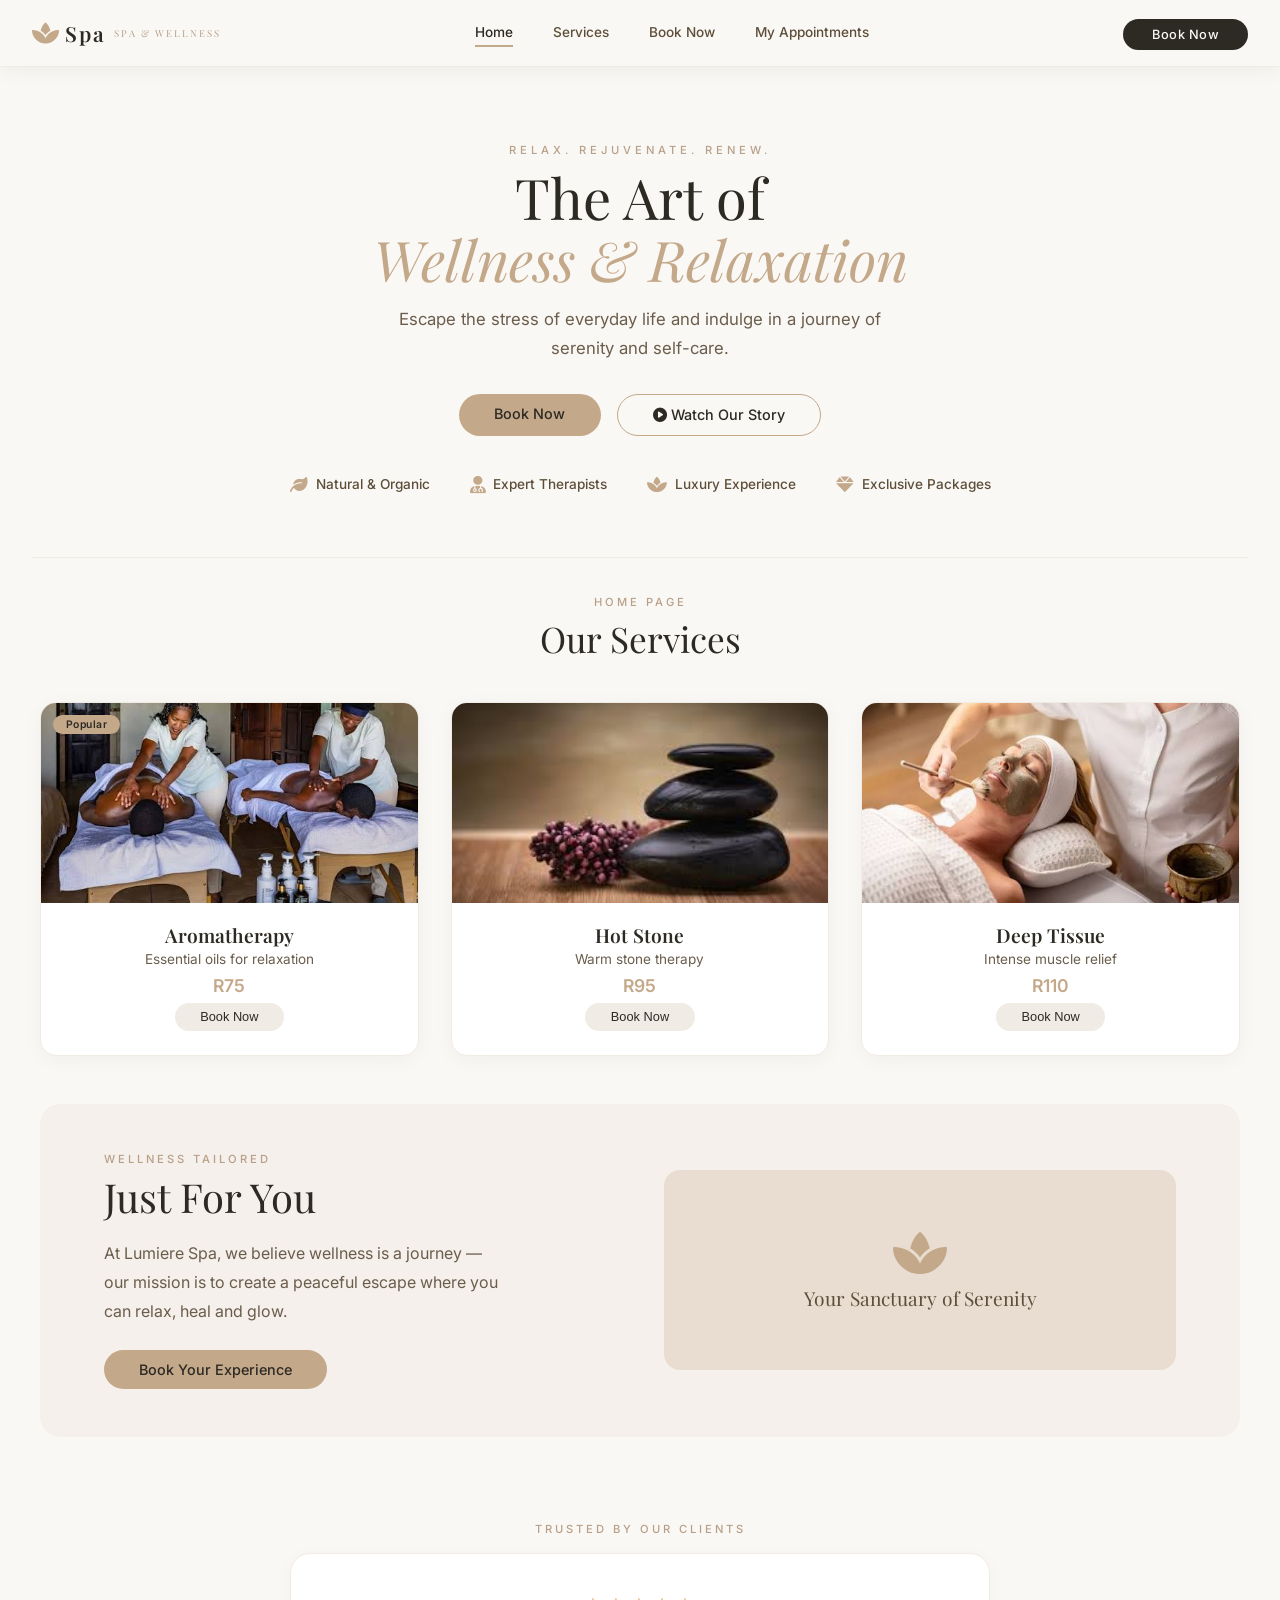
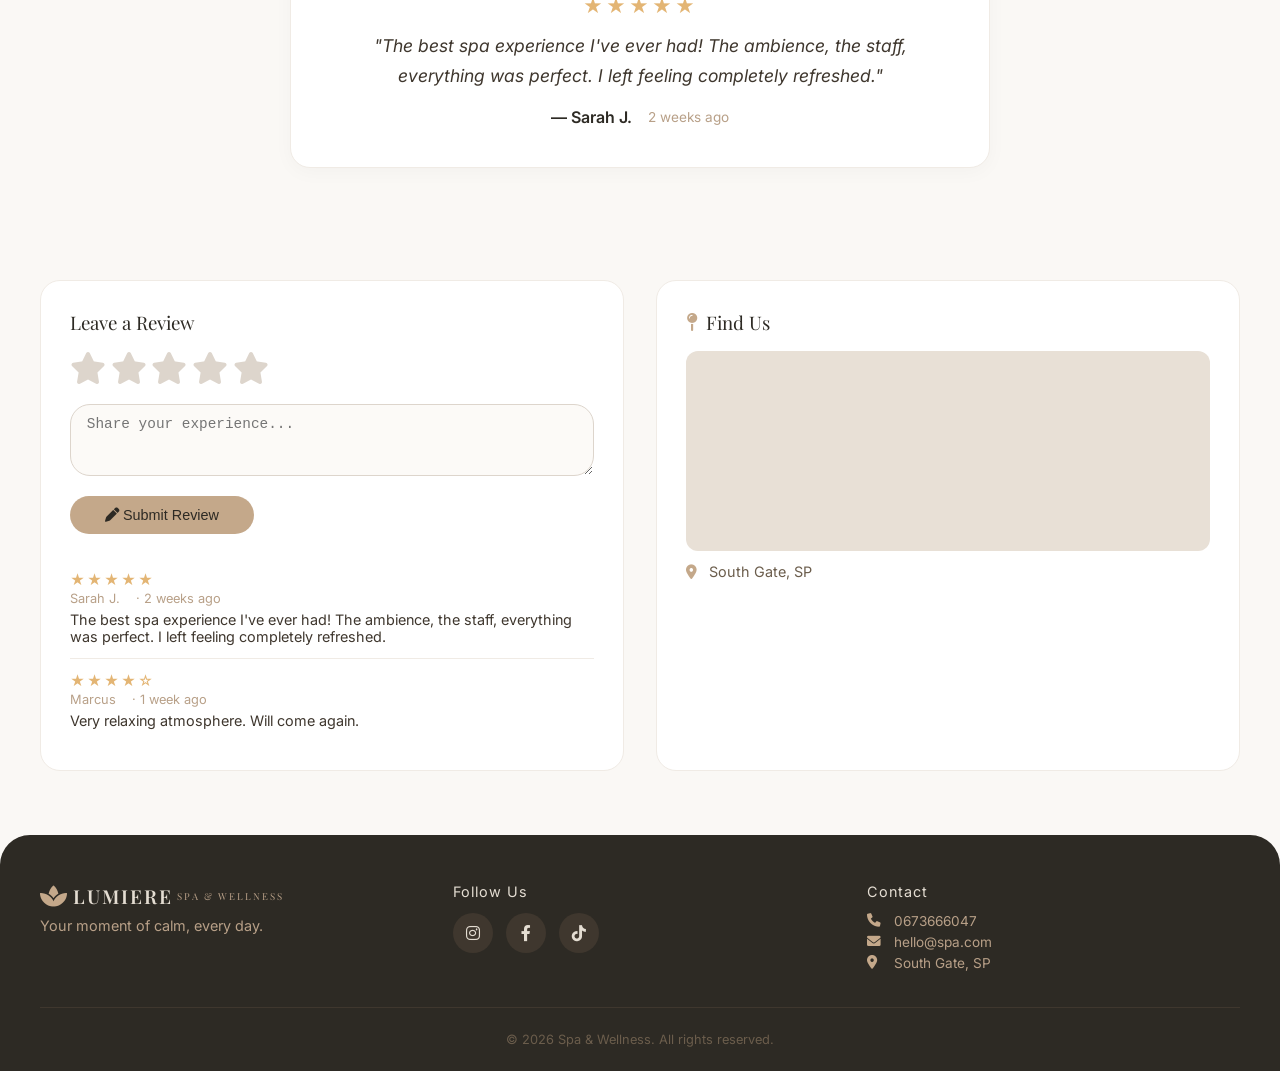
==== index.html @ 0a4b564b "Add files via upload" ====
<!DOCTYPE html>
<html lang="en">
<head>
  <meta charset="UTF-8" />
  <meta name="viewport" content="width=device-width, initial-scale=1.0" />
  <title>Spa & Wellness</title>
  <!-- FontAwesome Icons (free) -->
  <link rel="stylesheet" href="https://cdnjs.cloudflare.com/ajax/libs/font-awesome/6.0.0-beta3/css/all.min.css" />
  <!-- Google Fonts -->
  <link href="https://fonts.googleapis.com/css2?family=Playfair+Display:ital,wght@0,400;0,600;1,400&family=Inter:wght@300;400;500;600&display=swap" rel="stylesheet">
  <!-- style.css -->
  <link rel="stylesheet" href="style.css" />
</head>
<body>
  <!-- navigation -->
  <nav class="nav">
    <div class="logo">
      <i class="fas fa-spa"></i>
      <span>Spa</span>
      <span class="logo-sub">SPA & WELLNESS</span>
    </div>
    <div class="nav-links">
      <a href="index.html" class="active">Home</a>
      <a href="services.html">Services</a>
      <a href="booking.html">Book Now</a>
      <a href="appointments.html">My Appointments</a>
    </div>
    <div class="nav-actions">
      <a href="booking.html" class="btn-nav">Book Now</a>
    </div>
  </nav>

  <!-- ========== HERO SECTION ========== -->
  <section id="hero" class="hero">
    <div class="hero-content">
      <span class="hero-tagline">RELAX. REJUVENATE. RENEW.</span>
      <h1 class="hero-title">The Art of <br><span>Wellness & Relaxation</span></h1>
      <p class="hero-text">Escape the stress of everyday life and indulge in a journey of serenity and self-care.</p>
      <div class="hero-buttons">
        <a href="booking.html" class="btn btn-primary">Book Now</a>
        <a href="#" class="btn btn-outline"><i class="fas fa-play-circle"></i> Watch Our Story</a>
      </div>
      <div class="hero-features">
        <div class="feature-item">
          <i class="fas fa-leaf"></i>
          <span>Natural & Organic</span>
        </div>
        <div class="feature-item">
          <i class="fas fa-user-md"></i>
          <span>Expert Therapists</span>
        </div>
        <div class="feature-item">
          <i class="fas fa-spa"></i>
          <span>Luxury Experience</span>
        </div>
        <div class="feature-item">
          <i class="fas fa-gem"></i>
          <span>Exclusive Packages</span>
        </div>
      </div>
    </div>
  </section>

  <!-- ========== HOME PAGE CONTENT ========== -->
  <section id="page-home" class="page active-page">
    <!-- Our Services Section -->
    <div class="section-header">
      <span class="section-label">HOME PAGE</span>
      <h2>Our Services</h2>
    </div>

    <div class="product-grid" id="home-product-grid">
      <div class="product-card">
        <div class="card-image">
          <img src="image2.jfif" alt="Aromatherapy" />
          <span class="card-badge">Popular</span>
        </div>
        <div class="card-content">
          <h3>Aromatherapy</h3>
          <p>Essential oils for relaxation</p>
          <div class="price">R75</div>
          <button class="book-from-card" data-id="p1">Book Now</button>
        </div>
      </div>
      
      <div class="product-card">
        <div class="card-image">
          <img src="image4.jfif" alt="Hot Stone" />
        </div>
        <div class="card-content">
          <h3>Hot Stone</h3>
          <p>Warm stone therapy</p>
          <div class="price">R95</div>
          <button class="book-from-card" data-id="p2">Book Now</button>
        </div>
      </div>
      
      <div class="product-card">
        <div class="card-image">
          <img src="image1.jfif" alt="Deep Tissue" />
        </div>
        <div class="card-content">
          <h3>Deep Tissue</h3>
          <p>Intense muscle relief</p>
          <div class="price">R110</div>
          <button class="book-from-card" data-id="p3">Book Now</button>
        </div>
      </div>
    </div>

    <!-- Wellness Tailored Section -->
    <div class="wellness-section">
      <div class="wellness-content">
        <span class="section-label">WELLNESS TAILORED</span>
        <h2>Just For You</h2>
        <p>At Lumiere Spa, we believe wellness is a journey — our mission is to create a peaceful escape where you can relax, heal and glow.</p>
        <a href="booking.html" class="btn btn-primary">Book Your Experience</a>
      </div>
      <div class="wellness-image">
        <div class="wellness-placeholder">
          <i class="fas fa-spa"></i>
          <span>Your Sanctuary of Serenity</span>
        </div>
      </div>
    </div>

    <!-- Testimonials Section -->
    <div class="testimonials-section">
      <span class="section-label">TRUSTED BY OUR CLIENTS</span>
      <div class="testimonial-card">
        <div class="stars">★★★★★</div>
        <p>"The best spa experience I've ever had! The ambience, the staff, everything was perfect. I left feeling completely refreshed."</p>
        <div class="testimonial-author">
          <span class="author-name">— Sarah J.</span>
          <span class="author-date">2 weeks ago</span>
        </div>
      </div>
    </div>

    <!-- REVIEWS + MAP SECTION -->
    <div class="review-map-wrapper">
      <div class="review-box">
        <h3>Leave a Review</h3>
        <div class="rating-input" id="star-rating">
          <button class="star-btn" data-star="1"><i class="fas fa-star"></i></button>
          <button class="star-btn" data-star="2"><i class="fas fa-star"></i></button>
          <button class="star-btn" data-star="3"><i class="fas fa-star"></i></button>
          <button class="star-btn" data-star="4"><i class="fas fa-star"></i></button>
          <button class="star-btn" data-star="5"><i class="fas fa-star"></i></button>
        </div>
        <div class="form-group">
          <textarea id="review-text" rows="3" placeholder="Share your experience..." style="border-radius:20px; width:100%;"></textarea>
        </div>
        <button class="btn btn-primary" id="submit-review-btn"><i class="fas fa-pen"></i> Submit Review</button>
        
        <div class="review-list" id="review-list"></div>
      </div>

      <div class="map-box">
        <h3><i class="fas fa-map-pin"></i> Find Us</h3>
        <div class="map-container">
          <iframe 
            src="https://www.google.com/maps/embed?pb=!1m18!1m12!1m3!1d3657.097543029594!2d-46.65414438440789!3d-23.56561928468399!2m3!1f0!2f0!3f0!3m2!1i1024!2i768!4f13.1!3m3!1m2!1s0x94ce59c8da0aa315%3A0xd59c5f3f2c8c1a0d!2sAv.%20Paulista%2C%20S%C3%A3o%20Paulo%20-%20SP%2C%20Brazil!5e0!3m2!1sen!2sza!4v1717000000000!5m2!1sen!2sza" 
            allowfullscreen="" 
            loading="lazy" 
            referrerpolicy="no-referrer-when-downgrade">
          </iframe>
        </div>
        <p><i class="fas fa-location-dot"></i> South Gate, SP</p>
      </div>
    </div>
  </section>
  
  <footer class="footer">
    <div class="footer-content">
      <div class="footer-brand">
        <div class="logo"><i class="fas fa-spa"></i> LUMIERE <span>SPA & WELLNESS</span></div>
        <p>Your moment of calm, every day.</p>
      </div>
      <div class="footer-social">
        <h4>Follow Us</h4>
        <div class="social-links">
          <a href="#" aria-label="Instagram"><i class="fab fa-instagram"></i></a>
          <a href="#" aria-label="Facebook"><i class="fab fa-facebook-f"></i></a>
          <a href="#" aria-label="TikTok"><i class="fab fa-tiktok"></i></a>
        </div>
      </div>
      <div class="footer-contact">
        <h4>Contact</h4>
        <p><i class="fas fa-phone"></i> 0673666047</p>
        <p><i class="fas fa-envelope"></i> hello@spa.com</p>
        <p><i class="fas fa-map-marker-alt"></i> South Gate, SP</p>
      </div>
    </div>
    <div class="footer-bottom">
      <p>&copy; 2026 Spa & Wellness. All rights reserved.</p>
    </div>
  </footer>
  <script src="script.js"></script>
</body>
</html>
---- style.css ----
/* style.css — Lumiere Spa & Wellness Design */
* {
  margin: 0;
  padding: 0;
  box-sizing: border-box;
}

body {
  font-family: 'Inter', 'Segoe UI', sans-serif;
  background: #faf8f5;
  color: #2d2a24;
  padding: 0 2rem 0;
  padding-top: 90px; /* Space for fixed header */
}

/* ===== TYPOGRAPHY ===== */
h1, h2, h3, .logo {
  font-family: 'Playfair Display', 'Times New Roman', serif;
}

h2 {
  font-size: 2.2rem;
  font-weight: 400;
  color: #2d2a24;
}

.section-label {
  font-family: 'Inter', sans-serif;
  font-size: 0.7rem;
  letter-spacing: 3px;
  text-transform: uppercase;
  color: #b8a088;
  font-weight: 500;
}

/* ===== NAVIGATION - FIXED HEADER ===== */
.nav {
  display: flex;
  flex-wrap: wrap;
  justify-content: space-between;
  align-items: center;
  padding: 1.2rem 2rem;
  border-bottom: 1px solid #f0ebe5;
  margin-bottom: 0;
  background: #faf8f5;
  position: fixed;
  top: 0;
  left: 0;
  right: 0;
  z-index: 1000;
  box-shadow: 0 2px 20px rgba(0,0,0,0.06);
  transition: all 0.3s ease;
}

/* Optional: Add shadow on scroll */
.nav.scrolled {
  box-shadow: 0 4px 30px rgba(0,0,0,0.1);
}

.logo {
  font-size: 1.3rem;
  font-weight: 600;
  letter-spacing: 2px;
  color: #2d2a24;
  display: flex;
  align-items: center;
  gap: 4px;
}

.logo i {
  color: #c4a88a;
  font-size: 1.5rem;
}

.logo-sub {
  font-size: 0.6rem;
  letter-spacing: 2px;
  color: #b8a088;
  font-weight: 400;
  margin-left: 4px;
}

.nav-links {
  display: flex;
  gap: 2.5rem;
  font-weight: 500;
  font-size: 0.85rem;
}

.nav-links a {
  text-decoration: none;
  color: #5d4e3a;
  padding: 0.3rem 0;
  border-bottom: 2px solid transparent;
  transition: 0.2s;
}

.nav-links a.active,
.nav-links a:hover {
  border-bottom-color: #c4a88a;
  color: #2d2a24;
}

.nav-actions .btn-nav {
  background: #2d2a24;
  color: #faf8f5;
  padding: 0.5rem 1.8rem;
  border-radius: 50px;
  text-decoration: none;
  font-size: 0.8rem;
  font-weight: 500;
  transition: 0.2s;
  letter-spacing: 0.5px;
}

.nav-actions .btn-nav:hover {
  background: #c4a88a;
  color: #2d2a24;
}

/* ===== HERO SECTION ===== */
.hero {
  padding: 3rem 0 4rem;
  text-align: center;
  border-bottom: 1px solid #f0ebe5;
  margin-bottom: 2rem;
}

.hero-tagline {
  font-size: 0.7rem;
  letter-spacing: 4px;
  color: #b8a088;
  font-weight: 500;
  text-transform: uppercase;
}

.hero-title {
  font-family: 'Playfair Display', serif;
  font-size: 3.5rem;
  font-weight: 400;
  color: #2d2a24;
  margin: 0.5rem 0 1rem;
  line-height: 1.1;
}

.hero-title span {
  font-style: italic;
  color: #c4a88a;
}

.hero-text {
  font-size: 1.05rem;
  color: #6b5d4c;
  max-width: 500px;
  margin: 0 auto 2rem;
  line-height: 1.7;
}

.hero-buttons {
  display: flex;
  gap: 1rem;
  justify-content: center;
  flex-wrap: wrap;
  margin-bottom: 2.5rem;
}

.btn {
  padding: 0.7rem 2.2rem;
  border-radius: 50px;
  font-weight: 500;
  font-size: 0.9rem;
  cursor: pointer;
  transition: 0.2s;
  text-decoration: none;
  display: inline-block;
  border: none;
}

.btn-primary {
  background: #c4a88a;
  color: #2d2a24;
}

.btn-primary:hover {
  background: #b39270;
  transform: translateY(-2px);
  box-shadow: 0 4px 15px rgba(196, 168, 138, 0.3);
}

.btn-outline {
  background: transparent;
  border: 1px solid #c4a88a;
  color: #2d2a24;
}

.btn-outline:hover {
  background: #c4a88a;
  color: #2d2a24;
}

.hero-features {
  display: flex;
  justify-content: center;
  gap: 2.5rem;
  flex-wrap: wrap;
}

.feature-item {
  display: flex;
  align-items: center;
  gap: 0.5rem;
  font-size: 0.85rem;
  color: #5d4e3a;
  font-weight: 500;
}

.feature-item i {
  color: #c4a88a;
  font-size: 1.1rem;
}

/* ===== PAGE SECTIONS ===== */
.page {
  display: none;
  animation: fade 0.3s ease;
  max-width: 1200px;
  margin: 0 auto;
}

.page.active-page {
  display: block;
}

@keyframes fade {
  0% { opacity: 0.3; }
  100% { opacity: 1; }
}

.section-header {
  text-align: center;
  margin-bottom: 2.5rem;
}

.section-header h2 {
  margin-top: 0.3rem;
}

/* ===== PRODUCT GRID ===== */
.product-grid {
  display: grid;
  grid-template-columns: repeat(auto-fit, minmax(240px, 1fr));
  gap: 2rem;
  margin: 0 0 3rem;
}

.product-card {
  background: white;
  border-radius: 16px;
  overflow: hidden;
  box-shadow: 0 4px 20px rgba(0,0,0,0.04);
  transition: 0.3s;
  border: 1px solid #f0ebe5;
}

.product-card:hover {
  transform: translateY(-6px);
  box-shadow: 0 8px 30px rgba(0,0,0,0.08);
}

.card-image {
  position: relative;
  overflow: hidden;
  height: 200px;
}

.card-image img {
  width: 100%;
  height: 100%;
  object-fit: cover;
  transition: 0.3s;
}

.product-card:hover .card-image img {
  transform: scale(1.03);
}

.card-badge {
  position: absolute;
  top: 12px;
  left: 12px;
  background: #c4a88a;
  color: #2d2a24;
  font-size: 0.65rem;
  font-weight: 600;
  padding: 0.2rem 0.8rem;
  border-radius: 50px;
  letter-spacing: 0.5px;
}

.card-content {
  padding: 1.2rem 1.2rem 1.5rem;
  text-align: center;
}

.card-content h3 {
  font-family: 'Playfair Display', serif;
  font-size: 1.2rem;
  font-weight: 600;
  margin-bottom: 0.2rem;
}

.card-content p {
  color: #6b5d4c;
  font-size: 0.85rem;
  margin-bottom: 0.5rem;
}

.card-content .price {
  font-size: 1.1rem;
  font-weight: 600;
  color: #c4a88a;
  margin: 0.4rem 0;
}

.card-content button {
  background: #f0ebe5;
  border: none;
  padding: 0.4rem 1.6rem;
  border-radius: 50px;
  font-weight: 500;
  color: #2d2a24;
  cursor: pointer;
  transition: 0.15s;
  font-size: 0.8rem;
}

.card-content button:hover {
  background: #c4a88a;
  color: #2d2a24;
}

/* ===== WELLNESS SECTION ===== */
.wellness-section {
  display: grid;
  grid-template-columns: 1fr 1fr;
  gap: 3rem;
  align-items: center;
  background: #f5f0eb;
  border-radius: 20px;
  padding: 3rem 4rem;
  margin: 3rem 0;
}

.wellness-content .section-label {
  display: block;
  margin-bottom: 0.3rem;
}

.wellness-content h2 {
  font-size: 2.5rem;
  margin-bottom: 1rem;
}

.wellness-content p {
  color: #6b5d4c;
  line-height: 1.8;
  margin-bottom: 1.5rem;
  max-width: 400px;
}

.wellness-image {
  display: flex;
  justify-content: center;
  align-items: center;
}

.wellness-placeholder {
  background: #e8ddd0;
  border-radius: 16px;
  padding: 3rem 2rem;
  text-align: center;
  width: 100%;
  min-height: 200px;
  display: flex;
  flex-direction: column;
  align-items: center;
  justify-content: center;
}

.wellness-placeholder i {
  font-size: 3rem;
  color: #c4a88a;
  margin-bottom: 0.5rem;
}

.wellness-placeholder span {
  font-family: 'Playfair Display', serif;
  font-size: 1.2rem;
  color: #5d4e3a;
}

/* ===== TESTIMONIALS ===== */
.testimonials-section {
  text-align: center;
  padding: 2rem 0 3rem;
}

.testimonial-card {
  background: white;
  border-radius: 20px;
  padding: 2.5rem 3rem;
  max-width: 700px;
  margin: 1rem auto;
  border: 1px solid #f0ebe5;
  box-shadow: 0 4px 20px rgba(0,0,0,0.03);
}

.testimonial-card .stars {
  color: #e3b574;
  font-size: 1.2rem;
  letter-spacing: 3px;
  margin-bottom: 0.8rem;
}

.testimonial-card p {
  font-size: 1.1rem;
  color: #3f372e;
  line-height: 1.7;
  font-style: italic;
}

.testimonial-author {
  margin-top: 1rem;
  display: flex;
  justify-content: center;
  gap: 1rem;
  align-items: center;
  flex-wrap: wrap;
}

.author-name {
  font-weight: 600;
  color: #2d2a24;
}

.author-date {
  color: #b8a088;
  font-size: 0.85rem;
}

/* ===== REVIEW + MAP ===== */
.review-map-wrapper {
  display: grid;
  grid-template-columns: 1fr 1fr;
  gap: 2rem;
  margin: 3rem 0;
}

.review-box {
  background: white;
  padding: 1.8rem;
  border-radius: 20px;
  border: 1px solid #f0ebe5;
}

.review-box h3 {
  font-family: 'Playfair Display', serif;
  font-weight: 400;
  margin-bottom: 1rem;
}

.map-box {
  background: white;
  padding: 1.8rem;
  border-radius: 20px;
  border: 1px solid #f0ebe5;
}

.map-box h3 {
  font-family: 'Playfair Display', serif;
  font-weight: 400;
  margin-bottom: 1rem;
  display: flex;
  align-items: center;
  gap: 0.5rem;
}

.map-box h3 i {
  color: #c4a88a;
}

.map-container {
  border-radius: 12px;
  overflow: hidden;
  background: #e8e0d6;
  min-height: 200px;
}

.map-container iframe {
  width: 100%;
  height: 200px;
  border: 0;
  display: block;
}

.map-box p {
  margin-top: 0.8rem;
  font-size: 0.9rem;
  color: #6b5d4c;
}

.map-box p i {
  color: #c4a88a;
  margin-right: 0.5rem;
}

/* ===== RATING INPUT ===== */
.rating-input {
  display: flex;
  gap: 0.3rem;
  margin: 0.5rem 0 1rem;
}

.rating-input .star-btn {
  background: none;
  border: none;
  font-size: 2rem;
  color: #ddd5cc;
  cursor: pointer;
  transition: 0.1s;
}

.rating-input .star-btn.active {
  color: #e3b574;
}

.rating-input .star-btn:hover {
  color: #e3b574;
}

/* ===== REVIEW LIST ===== */
.review-list {
  margin-top: 1.5rem;
}

.review-item {
  border-bottom: 1px solid #f0ebe5;
  padding: 0.8rem 0;
}

.review-item:last-child {
  border-bottom: none;
}

.review-item .stars {
  color: #e3b574;
  font-size: 0.9rem;
  letter-spacing: 2px;
}

.review-item .review-meta {
  display: flex;
  gap: 1rem;
  align-items: center;
  margin: 0.2rem 0 0.3rem;
}

.review-item .review-meta span {
  font-size: 0.8rem;
  color: #b8a088;
}

.review-item p {
  color: #3f372e;
  font-size: 0.9rem;
}

/* ===== BOOKING PANEL ===== */
.booking-panel {
  background: white;
  padding: 2rem;
  border-radius: 20px;
  border: 1px solid #f0ebe5;
  max-width: 620px;
  margin: 1.5rem auto;
}

.booking-panel h3 {
  font-family: 'Playfair Display', serif;
  font-weight: 400;
  margin-bottom: 1rem;
}

.form-group {
  margin-bottom: 1rem;
}

.form-group label {
  display: block;
  font-weight: 500;
  font-size: 0.85rem;
  color: #5d4e3a;
  margin-bottom: 0.3rem;
}

.form-group input,
.form-group select,
.form-group textarea {
  width: 100%;
  padding: 0.7rem 1rem;
  border: 1px solid #ddd5cc;
  border-radius: 50px;
  background: #fcfaf7;
  font-size: 0.9rem;
  transition: 0.15s;
}

.form-group input:focus,
.form-group select:focus,
.form-group textarea:focus {
  outline: 2px solid #c4a88a;
  border-color: transparent;
}

.form-group textarea {
  border-radius: 16px;
  resize: vertical;
}

.form-row {
  display: flex;
  gap: 1rem;
  flex-wrap: wrap;
}

.form-row .form-group {
  flex: 1 1 140px;
}

/* ===== APPOINTMENTS ===== */
.appointment-badge {
  background: #c4a88a;
  color: #2d2a24;
  padding: 0.2rem 1.2rem;
  border-radius: 50px;
  font-weight: 500;
  font-size: 0.9rem;
}

#appointment-list {
  max-width: 800px;
  margin: 0 auto;
}

.appointment-item {
  background: white;
  padding: 0.8rem 1.2rem;
  border-radius: 50px;
  border: 1px solid #f0ebe5;
  margin-bottom: 0.7rem;
  display: flex;
  flex-wrap: wrap;
  align-items: center;
  justify-content: space-between;
  gap: 0.5rem;
}

.appointment-item .info {
  display: flex;
  flex-wrap: wrap;
  gap: 0.8rem 1.5rem;
  align-items: baseline;
}

.appointment-item .badge {
  background: #f0ebe5;
  border-radius: 50px;
  padding: 0.1rem 0.9rem;
  font-size: 0.75rem;
  font-weight: 500;
}

.appointment-item .actions button {
  background: none;
  border: 1px solid #ddd5cc;
  border-radius: 50px;
  padding: 0.2rem 0.9rem;
  margin-left: 0.3rem;
  cursor: pointer;
  font-size: 0.8rem;
  transition: 0.1s;
}

.appointment-item .actions button:hover {
  background: #f0ebe5;
}

/* ===== APPOINTMENTS PAGE ===== */
#page-appointments .flex-between {
  display: flex;
  justify-content: center;
  align-items: center;
  gap: 1.5rem;
  flex-wrap: wrap;
}

#page-appointments .section-header h2 {
  margin-bottom: 0;
}

/* ===== FOOTER ===== */
.footer {
  margin-top: 4rem;
  background: #2d2a24;
  color: #e4ddd2;
  padding: 3rem 2rem 0;
  border-radius: 30px 30px 0 0;
  margin-left: -2rem;
  margin-right: -2rem;
}

.footer-content {
  display: grid;
  grid-template-columns: repeat(auto-fit, minmax(200px, 1fr));
  gap: 2.5rem;
  max-width: 1200px;
  margin: 0 auto;
  padding-bottom: 2rem;
  border-bottom: 1px solid #3f372e;
}

.footer-brand .logo {
  color: #e4ddd2;
  font-size: 1.2rem;
  margin-bottom: 0.5rem;
}

.footer-brand .logo span {
  font-size: 0.6rem;
  letter-spacing: 2px;
  color: #b8a088;
  font-weight: 400;
}

.footer-brand .logo i {
  color: #c4a88a;
}

.footer-brand p {
  color: #b8a088;
  font-size: 0.9rem;
}

.footer-social h4,
.footer-contact h4 {
  color: #e4ddd2;
  font-weight: 400;
  font-size: 0.9rem;
  margin-bottom: 0.8rem;
  letter-spacing: 1px;
}

.social-links {
  display: flex;
  gap: 0.8rem;
  flex-wrap: wrap;
}

.social-links a {
  display: inline-flex;
  align-items: center;
  justify-content: center;
  width: 40px;
  height: 40px;
  border-radius: 50%;
  background: #3f372e;
  color: #e4ddd2;
  text-decoration: none;
  transition: 0.25s ease;
  font-size: 1rem;
}

.social-links a:hover {
  background: #c4a88a;
  color: #2d2a24;
  transform: translateY(-3px);
}

.footer-contact p {
  margin: 0.3rem 0;
  color: #b8a088;
  font-size: 0.85rem;
  display: flex;
  align-items: center;
  gap: 0.6rem;
}

.footer-contact p i {
  color: #c4a88a;
  width: 18px;
  font-size: 0.85rem;
}

.footer-bottom {
  max-width: 1200px;
  margin: 0 auto;
  padding: 1.5rem 0;
  text-align: center;
}

.footer-bottom p {
  color: #6b5d4c;
  font-size: 0.8rem;
}

/* ===== RESPONSIVE ===== */
@media (max-width: 1024px) {
  .wellness-section {
    grid-template-columns: 1fr;
    padding: 2rem;
  }
  
  .wellness-content p {
    max-width: 100%;
  }
}

@media (max-width: 768px) {
  body {
    padding: 0 1rem;
    padding-top: 80px; /* Slightly less space for mobile */
  }
  
  .nav {
    flex-direction: column;
    gap: 0.8rem;
    align-items: stretch;
    padding: 1rem;
  }
  
  .nav-links {
    gap: 1.2rem;
    justify-content: center;
    flex-wrap: wrap;
  }
  
  .nav-actions {
    text-align: center;
  }
  
  .hero-title {
    font-size: 2.5rem;
  }
  
  .hero-features {
    gap: 1.2rem;
  }
  
  .feature-item {
    font-size: 0.75rem;
  }
  
  .review-map-wrapper {
    grid-template-columns: 1fr;
  }
  
  .footer {
    margin-left: -1rem;
    margin-right: -1rem;
    padding: 2rem 1rem 0;
  }
  
  .footer-content {
    grid-template-columns: 1fr;
    text-align: center;
  }
  
  .social-links {
    justify-content: center;
  }
  
  .footer-contact p {
    justify-content: center;
  }
}

@media (max-width: 480px) {
  body {
    padding-top: 120px; /* More space for stacked mobile header */
  }
  
  .hero-title {
    font-size: 2rem;
  }
  
  .hero-buttons {
    flex-direction: column;
    align-items: center;
  }
  
  .product-grid {
    grid-template-columns: 1fr;
  }
  
  .wellness-section {
    padding: 1.5rem;
  }
  
  .testimonial-card {
    padding: 1.5rem;
  }
  
  .appointment-item {
    border-radius: 16px;
    flex-direction: column;
    align-items: stretch;
    text-align: center;
  }
  
  .appointment-item .info {
    justify-content: center;
  }
  
  .appointment-item .actions {
    display: flex;
    justify-content: center;
  }
}
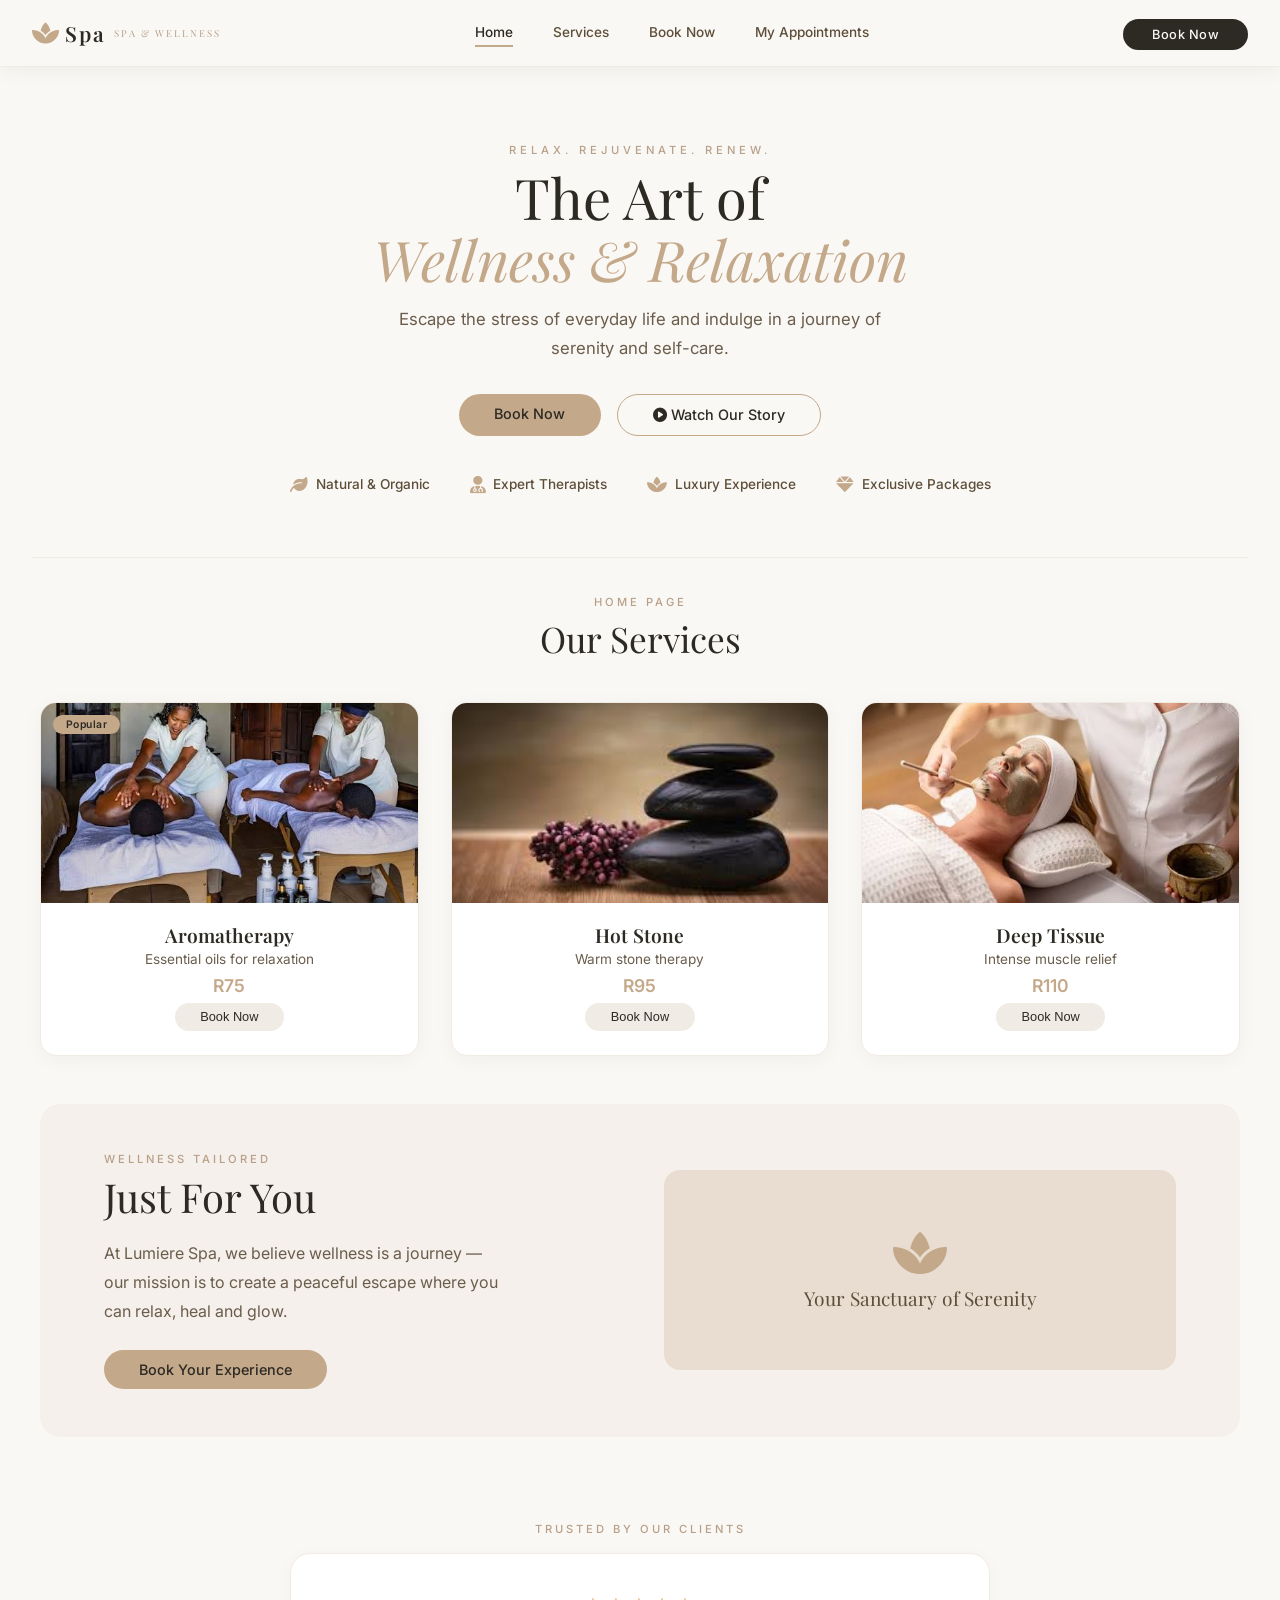
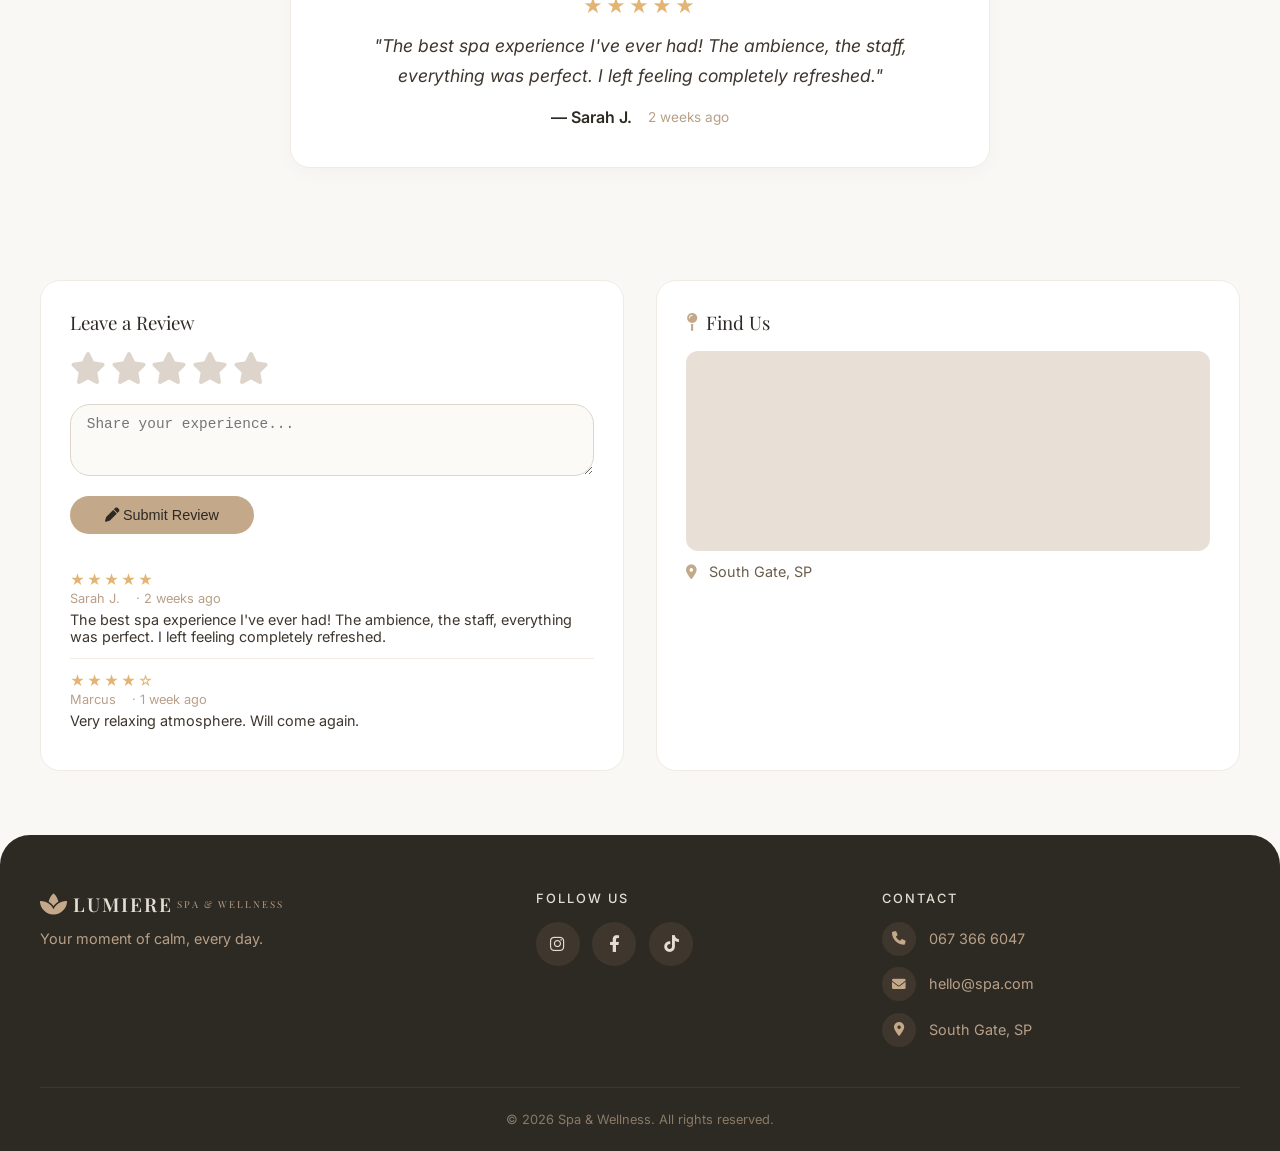
==== commit 029a7bd1: "updated footer" ====
--- a/index.html
+++ b/index.html
@@ -9,7 +9,7 @@
   <!-- Google Fonts -->
   <link href="https://fonts.googleapis.com/css2?family=Playfair+Display:ital,wght@0,400;0,600;1,400&family=Inter:wght@300;400;500;600&display=swap" rel="stylesheet">
   <!-- style.css -->
-  <link rel="stylesheet" href="style.css" />
+  <link rel="stylesheet" href="css/style.css" />
 </head>
 <body>
   <!-- navigation -->
@@ -72,7 +72,7 @@
     <div class="product-grid" id="home-product-grid">
       <div class="product-card">
         <div class="card-image">
-          <img src="image2.jfif" alt="Aromatherapy" />
+          <img src="images/image2.jfif" alt="Aromatherapy" />
           <span class="card-badge">Popular</span>
         </div>
         <div class="card-content">
@@ -85,7 +85,7 @@
       
       <div class="product-card">
         <div class="card-image">
-          <img src="image4.jfif" alt="Hot Stone" />
+          <img src="images/image4.jfif" alt="Hot Stone" />
         </div>
         <div class="card-content">
           <h3>Hot Stone</h3>
@@ -97,7 +97,7 @@
       
       <div class="product-card">
         <div class="card-image">
-          <img src="image1.jfif" alt="Deep Tissue" />
+          <img src="images/image1.jfif" alt="Deep Tissue" />
         </div>
         <div class="card-content">
           <h3>Deep Tissue</h3>
@@ -187,15 +187,17 @@
       </div>
       <div class="footer-contact">
         <h4>Contact</h4>
-        <p><i class="fas fa-phone"></i> 0673666047</p>
-        <p><i class="fas fa-envelope"></i> hello@spa.com</p>
-        <p><i class="fas fa-map-marker-alt"></i> South Gate, SP</p>
+        <div class="contact-list">
+          <a href="tel:+27673666047" class="contact-item"><i class="fas fa-phone"></i><span>067 366 6047</span></a>
+          <a href="mailto:hello@spa.com" class="contact-item"><i class="fas fa-envelope"></i><span>hello@spa.com</span></a>
+          <div class="contact-item"><i class="fas fa-map-marker-alt"></i><span>South Gate, SP</span></div>
+        </div>
       </div>
     </div>
     <div class="footer-bottom">
       <p>&copy; 2026 Spa & Wellness. All rights reserved.</p>
     </div>
   </footer>
-  <script src="script.js"></script>
+  <script src="js/script.js"></script>
 </body>
 </html>
--- a/css/style.css
+++ b/css/style.css
@@ -0,0 +1,1001 @@
+/* style.css — Lumiere Spa & Wellness Design */
+* {
+  margin: 0;
+  padding: 0;
+  box-sizing: border-box;
+}
+
+body {
+  font-family: 'Inter', 'Segoe UI', sans-serif;
+  background: #faf8f5;
+  color: #2d2a24;
+  padding: 0 2rem 0;
+  padding-top: 90px; /* Space for fixed header */
+}
+
+/* ===== TYPOGRAPHY ===== */
+h1, h2, h3, .logo {
+  font-family: 'Playfair Display', 'Times New Roman', serif;
+}
+
+h2 {
+  font-size: 2.2rem;
+  font-weight: 400;
+  color: #2d2a24;
+}
+
+.section-label {
+  font-family: 'Inter', sans-serif;
+  font-size: 0.7rem;
+  letter-spacing: 3px;
+  text-transform: uppercase;
+  color: #b8a088;
+  font-weight: 500;
+}
+
+/* ===== NAVIGATION - FIXED HEADER ===== */
+.nav {
+  display: flex;
+  flex-wrap: wrap;
+  justify-content: space-between;
+  align-items: center;
+  padding: 1.2rem 2rem;
+  border-bottom: 1px solid #f0ebe5;
+  margin-bottom: 0;
+  background: #faf8f5;
+  position: fixed;
+  top: 0;
+  left: 0;
+  right: 0;
+  z-index: 1000;
+  box-shadow: 0 2px 20px rgba(0,0,0,0.06);
+  transition: all 0.3s ease;
+}
+
+/* Optional: Add shadow on scroll */
+.nav.scrolled {
+  box-shadow: 0 4px 30px rgba(0,0,0,0.1);
+}
+
+.logo {
+  font-size: 1.3rem;
+  font-weight: 600;
+  letter-spacing: 2px;
+  color: #2d2a24;
+  display: flex;
+  align-items: center;
+  gap: 4px;
+}
+
+.logo i {
+  color: #c4a88a;
+  font-size: 1.5rem;
+}
+
+.logo-sub {
+  font-size: 0.6rem;
+  letter-spacing: 2px;
+  color: #b8a088;
+  font-weight: 400;
+  margin-left: 4px;
+}
+
+.nav-links {
+  display: flex;
+  gap: 2.5rem;
+  font-weight: 500;
+  font-size: 0.85rem;
+}
+
+.nav-links a {
+  text-decoration: none;
+  color: #5d4e3a;
+  padding: 0.3rem 0;
+  border-bottom: 2px solid transparent;
+  transition: 0.2s;
+}
+
+.nav-links a.active,
+.nav-links a:hover {
+  border-bottom-color: #c4a88a;
+  color: #2d2a24;
+}
+
+.nav-actions .btn-nav {
+  background: #2d2a24;
+  color: #faf8f5;
+  padding: 0.5rem 1.8rem;
+  border-radius: 50px;
+  text-decoration: none;
+  font-size: 0.8rem;
+  font-weight: 500;
+  transition: 0.2s;
+  letter-spacing: 0.5px;
+}
+
+.nav-actions .btn-nav:hover {
+  background: #c4a88a;
+  color: #2d2a24;
+}
+
+/* ===== HERO SECTION ===== */
+.hero {
+  padding: 3rem 0 4rem;
+  text-align: center;
+  border-bottom: 1px solid #f0ebe5;
+  margin-bottom: 2rem;
+}
+
+.hero-tagline {
+  font-size: 0.7rem;
+  letter-spacing: 4px;
+  color: #b8a088;
+  font-weight: 500;
+  text-transform: uppercase;
+}
+
+.hero-title {
+  font-family: 'Playfair Display', serif;
+  font-size: 3.5rem;
+  font-weight: 400;
+  color: #2d2a24;
+  margin: 0.5rem 0 1rem;
+  line-height: 1.1;
+}
+
+.hero-title span {
+  font-style: italic;
+  color: #c4a88a;
+}
+
+.hero-text {
+  font-size: 1.05rem;
+  color: #6b5d4c;
+  max-width: 500px;
+  margin: 0 auto 2rem;
+  line-height: 1.7;
+}
+
+.hero-buttons {
+  display: flex;
+  gap: 1rem;
+  justify-content: center;
+  flex-wrap: wrap;
+  margin-bottom: 2.5rem;
+}
+
+.btn {
+  padding: 0.7rem 2.2rem;
+  border-radius: 50px;
+  font-weight: 500;
+  font-size: 0.9rem;
+  cursor: pointer;
+  transition: 0.2s;
+  text-decoration: none;
+  display: inline-block;
+  border: none;
+}
+
+.btn-primary {
+  background: #c4a88a;
+  color: #2d2a24;
+}
+
+.btn-primary:hover {
+  background: #b39270;
+  transform: translateY(-2px);
+  box-shadow: 0 4px 15px rgba(196, 168, 138, 0.3);
+}
+
+.btn-outline {
+  background: transparent;
+  border: 1px solid #c4a88a;
+  color: #2d2a24;
+}
+
+.btn-outline:hover {
+  background: #c4a88a;
+  color: #2d2a24;
+}
+
+.hero-features {
+  display: flex;
+  justify-content: center;
+  gap: 2.5rem;
+  flex-wrap: wrap;
+}
+
+.feature-item {
+  display: flex;
+  align-items: center;
+  gap: 0.5rem;
+  font-size: 0.85rem;
+  color: #5d4e3a;
+  font-weight: 500;
+}
+
+.feature-item i {
+  color: #c4a88a;
+  font-size: 1.1rem;
+}
+
+/* ===== PAGE SECTIONS ===== */
+.page {
+  display: none;
+  animation: fade 0.3s ease;
+  max-width: 1200px;
+  margin: 0 auto;
+}
+
+.page.active-page {
+  display: block;
+}
+
+@keyframes fade {
+  0% { opacity: 0.3; }
+  100% { opacity: 1; }
+}
+
+.section-header {
+  text-align: center;
+  margin-bottom: 2.5rem;
+}
+
+.section-header h2 {
+  margin-top: 0.3rem;
+}
+
+/* ===== PRODUCT GRID ===== */
+.product-grid {
+  display: grid;
+  grid-template-columns: repeat(auto-fit, minmax(240px, 1fr));
+  gap: 2rem;
+  margin: 0 0 3rem;
+}
+
+.product-card {
+  background: white;
+  border-radius: 16px;
+  overflow: hidden;
+  box-shadow: 0 4px 20px rgba(0,0,0,0.04);
+  transition: 0.3s;
+  border: 1px solid #f0ebe5;
+}
+
+.product-card:hover {
+  transform: translateY(-6px);
+  box-shadow: 0 8px 30px rgba(0,0,0,0.08);
+}
+
+.card-image {
+  position: relative;
+  overflow: hidden;
+  height: 200px;
+}
+
+.card-image img {
+  width: 100%;
+  height: 100%;
+  object-fit: cover;
+  transition: 0.3s;
+}
+
+.product-card:hover .card-image img {
+  transform: scale(1.03);
+}
+
+.card-badge {
+  position: absolute;
+  top: 12px;
+  left: 12px;
+  background: #c4a88a;
+  color: #2d2a24;
+  font-size: 0.65rem;
+  font-weight: 600;
+  padding: 0.2rem 0.8rem;
+  border-radius: 50px;
+  letter-spacing: 0.5px;
+}
+
+.card-content {
+  padding: 1.2rem 1.2rem 1.5rem;
+  text-align: center;
+}
+
+.card-content h3 {
+  font-family: 'Playfair Display', serif;
+  font-size: 1.2rem;
+  font-weight: 600;
+  margin-bottom: 0.2rem;
+}
+
+.card-content p {
+  color: #6b5d4c;
+  font-size: 0.85rem;
+  margin-bottom: 0.5rem;
+}
+
+.card-content .price {
+  font-size: 1.1rem;
+  font-weight: 600;
+  color: #c4a88a;
+  margin: 0.4rem 0;
+}
+
+.card-content button {
+  background: #f0ebe5;
+  border: none;
+  padding: 0.4rem 1.6rem;
+  border-radius: 50px;
+  font-weight: 500;
+  color: #2d2a24;
+  cursor: pointer;
+  transition: 0.15s;
+  font-size: 0.8rem;
+}
+
+.card-content button:hover {
+  background: #c4a88a;
+  color: #2d2a24;
+}
+
+/* ===== WELLNESS SECTION ===== */
+.wellness-section {
+  display: grid;
+  grid-template-columns: 1fr 1fr;
+  gap: 3rem;
+  align-items: center;
+  background: #f5f0eb;
+  border-radius: 20px;
+  padding: 3rem 4rem;
+  margin: 3rem 0;
+}
+
+.wellness-content .section-label {
+  display: block;
+  margin-bottom: 0.3rem;
+}
+
+.wellness-content h2 {
+  font-size: 2.5rem;
+  margin-bottom: 1rem;
+}
+
+.wellness-content p {
+  color: #6b5d4c;
+  line-height: 1.8;
+  margin-bottom: 1.5rem;
+  max-width: 400px;
+}
+
+.wellness-image {
+  display: flex;
+  justify-content: center;
+  align-items: center;
+}
+
+.wellness-placeholder {
+  background: #e8ddd0;
+  border-radius: 16px;
+  padding: 3rem 2rem;
+  text-align: center;
+  width: 100%;
+  min-height: 200px;
+  display: flex;
+  flex-direction: column;
+  align-items: center;
+  justify-content: center;
+}
+
+.wellness-placeholder i {
+  font-size: 3rem;
+  color: #c4a88a;
+  margin-bottom: 0.5rem;
+}
+
+.wellness-placeholder span {
+  font-family: 'Playfair Display', serif;
+  font-size: 1.2rem;
+  color: #5d4e3a;
+}
+
+/* ===== TESTIMONIALS ===== */
+.testimonials-section {
+  text-align: center;
+  padding: 2rem 0 3rem;
+}
+
+.testimonial-card {
+  background: white;
+  border-radius: 20px;
+  padding: 2.5rem 3rem;
+  max-width: 700px;
+  margin: 1rem auto;
+  border: 1px solid #f0ebe5;
+  box-shadow: 0 4px 20px rgba(0,0,0,0.03);
+}
+
+.testimonial-card .stars {
+  color: #e3b574;
+  font-size: 1.2rem;
+  letter-spacing: 3px;
+  margin-bottom: 0.8rem;
+}
+
+.testimonial-card p {
+  font-size: 1.1rem;
+  color: #3f372e;
+  line-height: 1.7;
+  font-style: italic;
+}
+
+.testimonial-author {
+  margin-top: 1rem;
+  display: flex;
+  justify-content: center;
+  gap: 1rem;
+  align-items: center;
+  flex-wrap: wrap;
+}
+
+.author-name {
+  font-weight: 600;
+  color: #2d2a24;
+}
+
+.author-date {
+  color: #b8a088;
+  font-size: 0.85rem;
+}
+
+/* ===== REVIEW + MAP ===== */
+.review-map-wrapper {
+  display: grid;
+  grid-template-columns: 1fr 1fr;
+  gap: 2rem;
+  margin: 3rem 0;
+}
+
+.review-box {
+  background: white;
+  padding: 1.8rem;
+  border-radius: 20px;
+  border: 1px solid #f0ebe5;
+}
+
+.review-box h3 {
+  font-family: 'Playfair Display', serif;
+  font-weight: 400;
+  margin-bottom: 1rem;
+}
+
+.map-box {
+  background: white;
+  padding: 1.8rem;
+  border-radius: 20px;
+  border: 1px solid #f0ebe5;
+}
+
+.map-box h3 {
+  font-family: 'Playfair Display', serif;
+  font-weight: 400;
+  margin-bottom: 1rem;
+  display: flex;
+  align-items: center;
+  gap: 0.5rem;
+}
+
+.map-box h3 i {
+  color: #c4a88a;
+}
+
+.map-container {
+  border-radius: 12px;
+  overflow: hidden;
+  background: #e8e0d6;
+  min-height: 200px;
+}
+
+.map-container iframe {
+  width: 100%;
+  height: 200px;
+  border: 0;
+  display: block;
+}
+
+.map-box p {
+  margin-top: 0.8rem;
+  font-size: 0.9rem;
+  color: #6b5d4c;
+}
+
+.map-box p i {
+  color: #c4a88a;
+  margin-right: 0.5rem;
+}
+
+/* ===== RATING INPUT ===== */
+.rating-input {
+  display: flex;
+  gap: 0.3rem;
+  margin: 0.5rem 0 1rem;
+}
+
+.rating-input .star-btn {
+  background: none;
+  border: none;
+  font-size: 2rem;
+  color: #ddd5cc;
+  cursor: pointer;
+  transition: 0.1s;
+}
+
+.rating-input .star-btn.active {
+  color: #e3b574;
+}
+
+.rating-input .star-btn:hover {
+  color: #e3b574;
+}
+
+/* ===== REVIEW LIST ===== */
+.review-list {
+  margin-top: 1.5rem;
+}
+
+.review-item {
+  border-bottom: 1px solid #f0ebe5;
+  padding: 0.8rem 0;
+}
+
+.review-item:last-child {
+  border-bottom: none;
+}
+
+.review-item .stars {
+  color: #e3b574;
+  font-size: 0.9rem;
+  letter-spacing: 2px;
+}
+
+.review-item .review-meta {
+  display: flex;
+  gap: 1rem;
+  align-items: center;
+  margin: 0.2rem 0 0.3rem;
+}
+
+.review-item .review-meta span {
+  font-size: 0.8rem;
+  color: #b8a088;
+}
+
+.review-item p {
+  color: #3f372e;
+  font-size: 0.9rem;
+}
+
+/* ===== BOOKING PANEL ===== */
+.booking-panel {
+  background: white;
+  padding: 2rem;
+  border-radius: 20px;
+  border: 1px solid #f0ebe5;
+  max-width: 620px;
+  margin: 1.5rem auto;
+}
+
+.booking-panel h3 {
+  font-family: 'Playfair Display', serif;
+  font-weight: 400;
+  margin-bottom: 1rem;
+}
+
+.form-group {
+  margin-bottom: 1rem;
+}
+
+.form-group label {
+  display: block;
+  font-weight: 500;
+  font-size: 0.85rem;
+  color: #5d4e3a;
+  margin-bottom: 0.3rem;
+}
+
+.form-group input,
+.form-group select,
+.form-group textarea {
+  width: 100%;
+  padding: 0.7rem 1rem;
+  border: 1px solid #ddd5cc;
+  border-radius: 50px;
+  background: #fcfaf7;
+  font-size: 0.9rem;
+  transition: 0.15s;
+}
+
+.form-group input:focus,
+.form-group select:focus,
+.form-group textarea:focus {
+  outline: 2px solid #c4a88a;
+  border-color: transparent;
+}
+
+.form-group textarea {
+  border-radius: 16px;
+  resize: vertical;
+}
+
+.form-row {
+  display: flex;
+  gap: 1rem;
+  flex-wrap: wrap;
+}
+
+.form-row .form-group {
+  flex: 1 1 140px;
+}
+
+/* ===== APPOINTMENTS ===== */
+.appointment-badge {
+  background: #c4a88a;
+  color: #2d2a24;
+  padding: 0.2rem 1.2rem;
+  border-radius: 50px;
+  font-weight: 500;
+  font-size: 0.9rem;
+}
+
+#appointment-list {
+  max-width: 800px;
+  margin: 0 auto;
+}
+
+.appointment-item {
+  background: white;
+  padding: 0.8rem 1.2rem;
+  border-radius: 50px;
+  border: 1px solid #f0ebe5;
+  margin-bottom: 0.7rem;
+  display: flex;
+  flex-wrap: wrap;
+  align-items: center;
+  justify-content: space-between;
+  gap: 0.5rem;
+}
+
+.appointment-item .info {
+  display: flex;
+  flex-wrap: wrap;
+  gap: 0.8rem 1.5rem;
+  align-items: baseline;
+}
+
+.appointment-item .badge {
+  background: #f0ebe5;
+  border-radius: 50px;
+  padding: 0.1rem 0.9rem;
+  font-size: 0.75rem;
+  font-weight: 500;
+}
+
+.appointment-item .actions button {
+  background: none;
+  border: 1px solid #ddd5cc;
+  border-radius: 50px;
+  padding: 0.2rem 0.9rem;
+  margin-left: 0.3rem;
+  cursor: pointer;
+  font-size: 0.8rem;
+  transition: 0.1s;
+}
+
+.appointment-item .actions button:hover {
+  background: #f0ebe5;
+}
+
+/* ===== APPOINTMENTS PAGE ===== */
+#page-appointments .flex-between {
+  display: flex;
+  justify-content: center;
+  align-items: center;
+  gap: 1.5rem;
+  flex-wrap: wrap;
+}
+
+#page-appointments .section-header h2 {
+  margin-bottom: 0;
+}
+
+/* ===== FOOTER ===== */
+.footer {
+  margin-top: 4rem;
+  background: #2d2a24;
+  color: #e4ddd2;
+  padding: 3.5rem 2rem 0;
+  border-radius: 30px 30px 0 0;
+  margin-left: -2rem;
+  margin-right: -2rem;
+}
+
+.footer-content {
+  display: grid;
+  grid-template-columns: 1.5fr 1fr 1.2fr;
+  gap: 3rem;
+  max-width: 1200px;
+  margin: 0 auto;
+  padding-bottom: 2.5rem;
+  border-bottom: 1px solid #3f372e;
+}
+
+.footer-brand .logo {
+  color: #e4ddd2;
+  font-size: 1.2rem;
+  margin-bottom: 0.6rem;
+}
+
+.footer-brand .logo span {
+  font-size: 0.6rem;
+  letter-spacing: 2px;
+  color: #b8a088;
+  font-weight: 400;
+}
+
+.footer-brand .logo i {
+  color: #c4a88a;
+}
+
+.footer-brand p {
+  color: #b8a088;
+  font-size: 0.9rem;
+  line-height: 1.6;
+}
+
+.footer-social h4,
+.footer-contact h4 {
+  color: #e4ddd2;
+  font-weight: 500;
+  font-size: 0.8rem;
+  text-transform: uppercase;
+  margin-bottom: 1rem;
+  letter-spacing: 2px;
+}
+
+.social-links {
+  display: flex;
+  gap: 0.8rem;
+  flex-wrap: wrap;
+}
+
+.social-links a {
+  display: inline-flex;
+  align-items: center;
+  justify-content: center;
+  width: 44px;
+  height: 44px;
+  border-radius: 50%;
+  background: #3f372e;
+  color: #e4ddd2;
+  text-decoration: none;
+  transition: 0.25s ease;
+  font-size: 1.05rem;
+}
+
+.social-links a:hover,
+.social-links a:focus-visible {
+  background: #c4a88a;
+  color: #2d2a24;
+  transform: translateY(-3px);
+}
+
+.contact-list {
+  display: flex;
+  flex-direction: column;
+  gap: 0.7rem;
+}
+
+.contact-item {
+  display: flex;
+  align-items: center;
+  gap: 0.8rem;
+  color: #b8a088;
+  font-size: 0.9rem;
+  text-decoration: none;
+  line-height: 1.4;
+  transition: color 0.25s ease;
+}
+
+.contact-item i {
+  flex: 0 0 34px;
+  width: 34px;
+  height: 34px;
+  display: inline-flex;
+  align-items: center;
+  justify-content: center;
+  border-radius: 50%;
+  background: #3f372e;
+  color: #c4a88a;
+  font-size: 0.85rem;
+  transition: 0.25s ease;
+}
+
+a.contact-item:hover,
+a.contact-item:focus-visible {
+  color: #e4ddd2;
+}
+
+a.contact-item:hover i,
+a.contact-item:focus-visible i {
+  background: #c4a88a;
+  color: #2d2a24;
+}
+
+.footer-bottom {
+  max-width: 1200px;
+  margin: 0 auto;
+  padding: 1.5rem 0;
+  text-align: center;
+}
+
+.footer-bottom p {
+  color: #8a7a66;
+  font-size: 0.8rem;
+}
+
+/* ===== RESPONSIVE ===== */
+@media (max-width: 1024px) {
+  .wellness-section {
+    grid-template-columns: 1fr;
+    padding: 2rem;
+  }
+  
+  .wellness-content p {
+    max-width: 100%;
+  }
+}
+
+@media (max-width: 768px) {
+  body {
+    padding: 0 1rem;
+    padding-top: 80px; /* Slightly less space for mobile */
+  }
+  
+  .nav {
+    flex-direction: column;
+    gap: 0.8rem;
+    align-items: stretch;
+    padding: 1rem;
+  }
+  
+  .nav-links {
+    gap: 1.2rem;
+    justify-content: center;
+    flex-wrap: wrap;
+  }
+  
+  .nav-actions {
+    text-align: center;
+  }
+  
+  .hero-title {
+    font-size: 2.5rem;
+  }
+  
+  .hero-features {
+    gap: 1.2rem;
+  }
+  
+  .feature-item {
+    font-size: 0.75rem;
+  }
+  
+  .review-map-wrapper {
+    grid-template-columns: 1fr;
+  }
+  
+  .footer {
+    margin-left: -1rem;
+    margin-right: -1rem;
+    padding: 2.5rem 1.25rem 0;
+  }
+
+  .footer-content {
+    grid-template-columns: 1fr;
+    gap: 0;
+    text-align: center;
+    padding-bottom: 1.5rem;
+  }
+
+  .footer-brand,
+  .footer-social,
+  .footer-contact {
+    padding: 1.75rem 0;
+  }
+
+  .footer-brand {
+    padding-top: 0;
+  }
+
+  .footer-social,
+  .footer-contact {
+    border-top: 1px solid #3f372e;
+  }
+
+  .footer-brand .logo {
+    justify-content: center;
+  }
+
+  .social-links {
+    justify-content: center;
+    gap: 1rem;
+  }
+
+  .social-links a {
+    width: 48px;
+    height: 48px;
+    font-size: 1.15rem;
+  }
+
+  .contact-list {
+    align-items: stretch;
+    max-width: 320px;
+    margin: 0 auto;
+  }
+
+  .contact-item {
+    justify-content: flex-start;
+    text-align: left;
+    background: #36302a;
+    border-radius: 14px;
+    padding: 0.6rem 0.9rem;
+    font-size: 0.95rem;
+  }
+
+  .contact-item i {
+    background: #2d2a24;
+  }
+}
+
+@media (max-width: 480px) {
+  body {
+    padding-top: 120px; /* More space for stacked mobile header */
+  }
+  
+  .hero-title {
+    font-size: 2rem;
+  }
+  
+  .hero-buttons {
+    flex-direction: column;
+    align-items: center;
+  }
+  
+  .product-grid {
+    grid-template-columns: 1fr;
+  }
+  
+  .wellness-section {
+    padding: 1.5rem;
+  }
+  
+  .testimonial-card {
+    padding: 1.5rem;
+  }
+  
+  .appointment-item {
+    border-radius: 16px;
+    flex-direction: column;
+    align-items: stretch;
+    text-align: center;
+  }
+  
+  .appointment-item .info {
+    justify-content: center;
+  }
+  
+  .appointment-item .actions {
+    display: flex;
+    justify-content: center;
+  }
+}
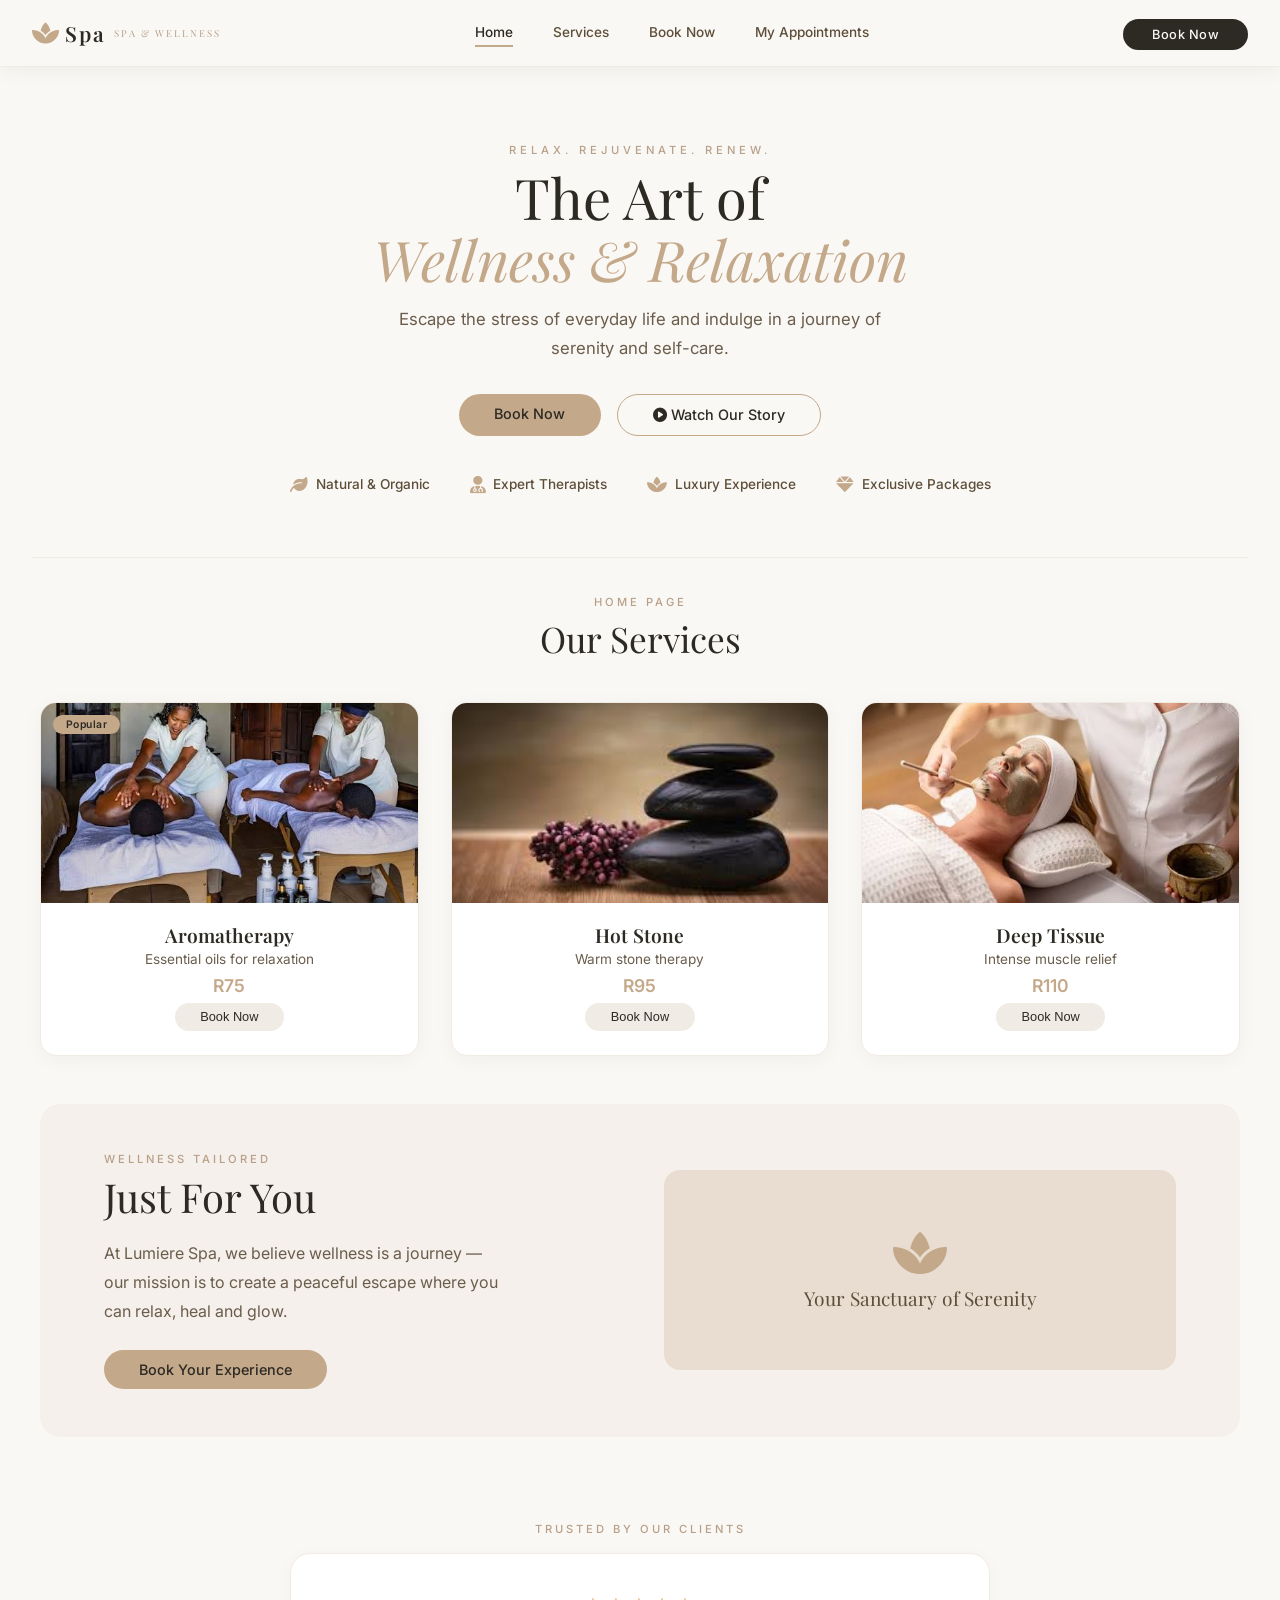
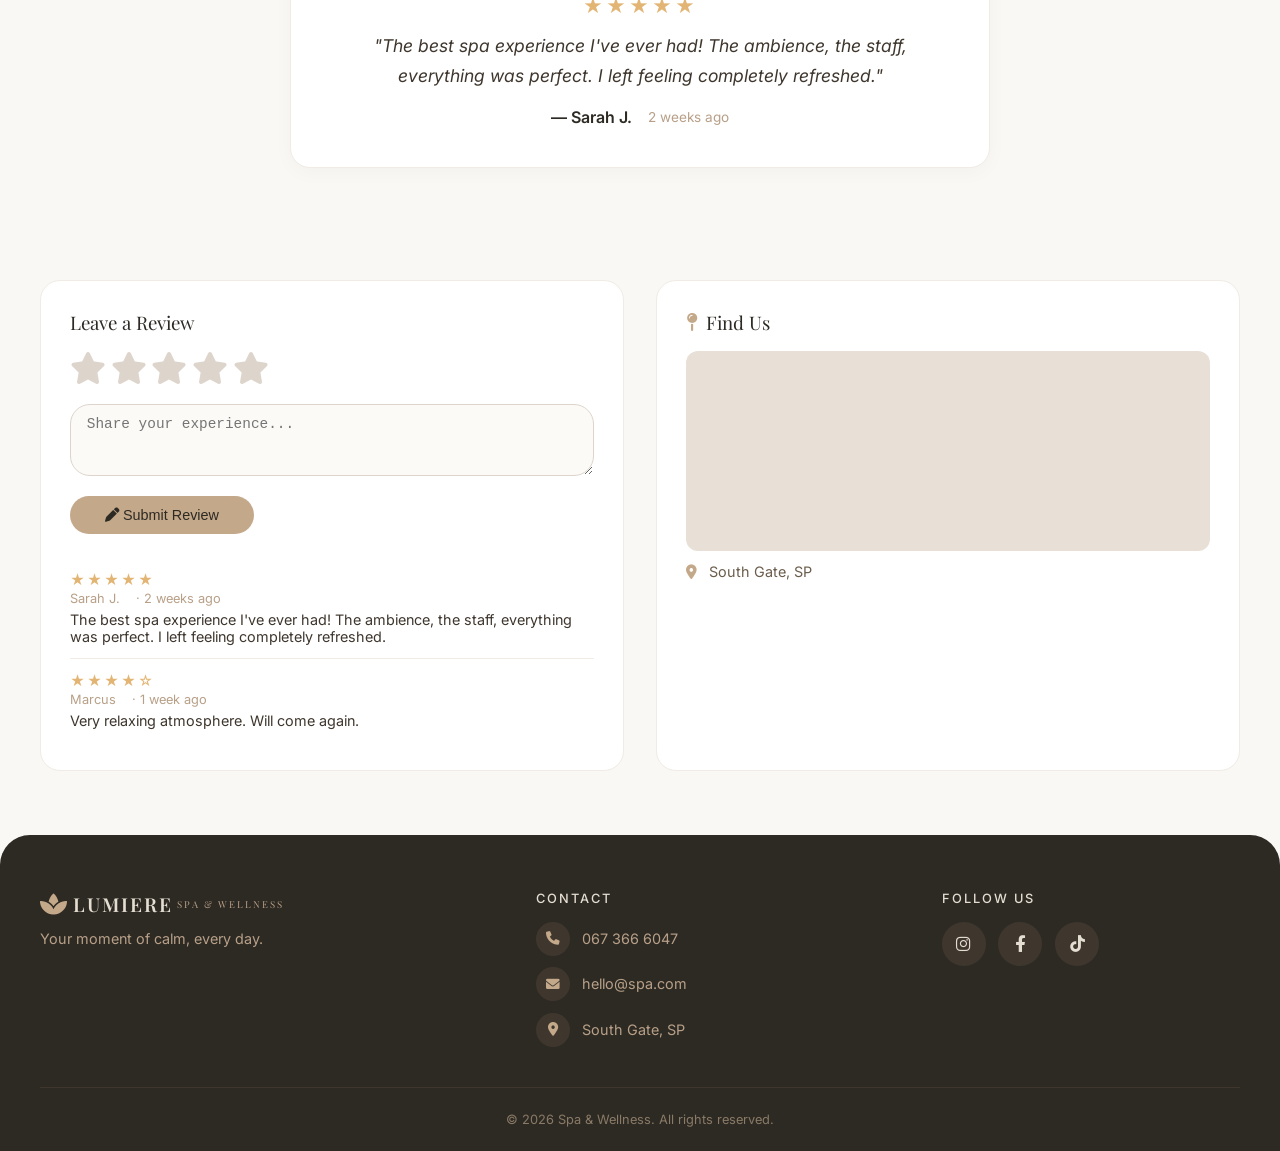
==== commit 77f4de13: "update change 1" ====
--- a/index.html
+++ b/index.html
@@ -177,6 +177,14 @@
         <div class="logo"><i class="fas fa-spa"></i> LUMIERE <span>SPA & WELLNESS</span></div>
         <p>Your moment of calm, every day.</p>
       </div>
+      <div class="footer-contact">
+        <h4>Contact</h4>
+        <div class="contact-list">
+          <a href="tel:+27673666047" class="contact-item"><i class="fas fa-phone"></i><span>067 366 6047</span></a>
+          <a href="mailto:hello@spa.com" class="contact-item"><i class="fas fa-envelope"></i><span>hello@spa.com</span></a>
+          <div class="contact-item"><i class="fas fa-map-marker-alt"></i><span>South Gate, SP</span></div>
+        </div>
+      </div>
       <div class="footer-social">
         <h4>Follow Us</h4>
         <div class="social-links">
@@ -185,14 +193,6 @@
           <a href="#" aria-label="TikTok"><i class="fab fa-tiktok"></i></a>
         </div>
       </div>
-      <div class="footer-contact">
-        <h4>Contact</h4>
-        <div class="contact-list">
-          <a href="tel:+27673666047" class="contact-item"><i class="fas fa-phone"></i><span>067 366 6047</span></a>
-          <a href="mailto:hello@spa.com" class="contact-item"><i class="fas fa-envelope"></i><span>hello@spa.com</span></a>
-          <div class="contact-item"><i class="fas fa-map-marker-alt"></i><span>South Gate, SP</span></div>
-        </div>
-      </div>
     </div>
     <div class="footer-bottom">
       <p>&copy; 2026 Spa & Wellness. All rights reserved.</p>
--- a/css/style.css
+++ b/css/style.css
@@ -721,7 +721,7 @@
 
 .footer-content {
   display: grid;
-  grid-template-columns: 1.5fr 1fr 1.2fr;
+  grid-template-columns: 1.5fr 1.2fr 1fr;
   gap: 3rem;
   max-width: 1200px;
   margin: 0 auto;
@@ -897,63 +897,88 @@
   .footer {
     margin-left: -1rem;
     margin-right: -1rem;
-    padding: 2.5rem 1.25rem 0;
-  }
-
+    padding: 2rem 1rem 0;
+    border-radius: 24px 24px 0 0;
+  }
+
+  /* keep the same 3-column layout as laptop, just scaled down */
   .footer-content {
-    grid-template-columns: 1fr;
-    gap: 0;
-    text-align: center;
+    grid-template-columns: 0.95fr 1.35fr 1.1fr;
+    gap: 0.9rem;
+    text-align: left;
     padding-bottom: 1.5rem;
-  }
-
-  .footer-brand,
-  .footer-social,
-  .footer-contact {
-    padding: 1.75rem 0;
-  }
-
-  .footer-brand {
-    padding-top: 0;
-  }
-
-  .footer-social,
-  .footer-contact {
-    border-top: 1px solid #3f372e;
+    align-items: start;
   }
 
   .footer-brand .logo {
-    justify-content: center;
+    display: flex;
+    flex-wrap: wrap;
+    align-items: center;
+    justify-content: flex-start;
+    padding: 0;
+    gap: 0.15rem 0.35rem;
+    font-size: 0.95rem;
+    margin-bottom: 0.5rem;
+  }
+
+  .footer-brand .logo span {
+    font-size: 0.5rem;
+    letter-spacing: 1px;
+    flex-basis: 100%;
+  }
+
+  .footer-brand p {
+    font-size: 0.72rem;
+    line-height: 1.5;
+  }
+
+  .footer-social h4,
+  .footer-contact h4 {
+    font-size: 0.62rem;
+    letter-spacing: 1.2px;
+    margin-bottom: 0.7rem;
   }
 
   .social-links {
-    justify-content: center;
-    gap: 1rem;
+    justify-content: flex-start;
+    flex-wrap: nowrap;
+    gap: 0.35rem;
   }
 
   .social-links a {
-    width: 48px;
-    height: 48px;
-    font-size: 1.15rem;
+    width: 32px;
+    height: 32px;
+    font-size: 0.8rem;
   }
 
   .contact-list {
-    align-items: stretch;
-    max-width: 320px;
-    margin: 0 auto;
+    gap: 0.5rem;
+    max-width: none;
+    margin: 0;
   }
 
   .contact-item {
-    justify-content: flex-start;
-    text-align: left;
-    background: #36302a;
-    border-radius: 14px;
-    padding: 0.6rem 0.9rem;
-    font-size: 0.95rem;
+    gap: 0.45rem;
+    font-size: 0.7rem;
+    padding: 0;
+    background: none;
+    border-radius: 0;
+    overflow-wrap: anywhere;
   }
 
   .contact-item i {
-    background: #2d2a24;
+    flex: 0 0 26px;
+    width: 26px;
+    height: 26px;
+    font-size: 0.65rem;
+  }
+
+  .footer-bottom {
+    padding: 1.1rem 0;
+  }
+
+  .footer-bottom p {
+    font-size: 0.7rem;
   }
 }
 
@@ -998,4 +1023,49 @@
     display: flex;
     justify-content: center;
   }
+}
+
+/* ===== FOOTER: very small phones ===== */
+@media (max-width: 360px) {
+  .footer-content {
+    gap: 0.6rem;
+  }
+
+  .footer-brand .logo {
+    font-size: 0.85rem;
+  }
+
+  .footer-brand p,
+  .contact-item {
+    font-size: 0.65rem;
+  }
+
+  .social-links a {
+    width: 28px;
+    height: 28px;
+    font-size: 0.72rem;
+  }
+
+  .contact-item i {
+    flex-basis: 22px;
+    width: 22px;
+    height: 22px;
+  }
+}
+
+@media (max-width: 340px) {
+  .footer-content {
+    grid-template-columns: 0.85fr 1.6fr 1fr;
+    gap: 0.5rem;
+  }
+
+  .social-links a {
+    width: 24px;
+    height: 24px;
+    font-size: 0.65rem;
+  }
+
+  .social-links {
+    gap: 0.25rem;
+  }
 }
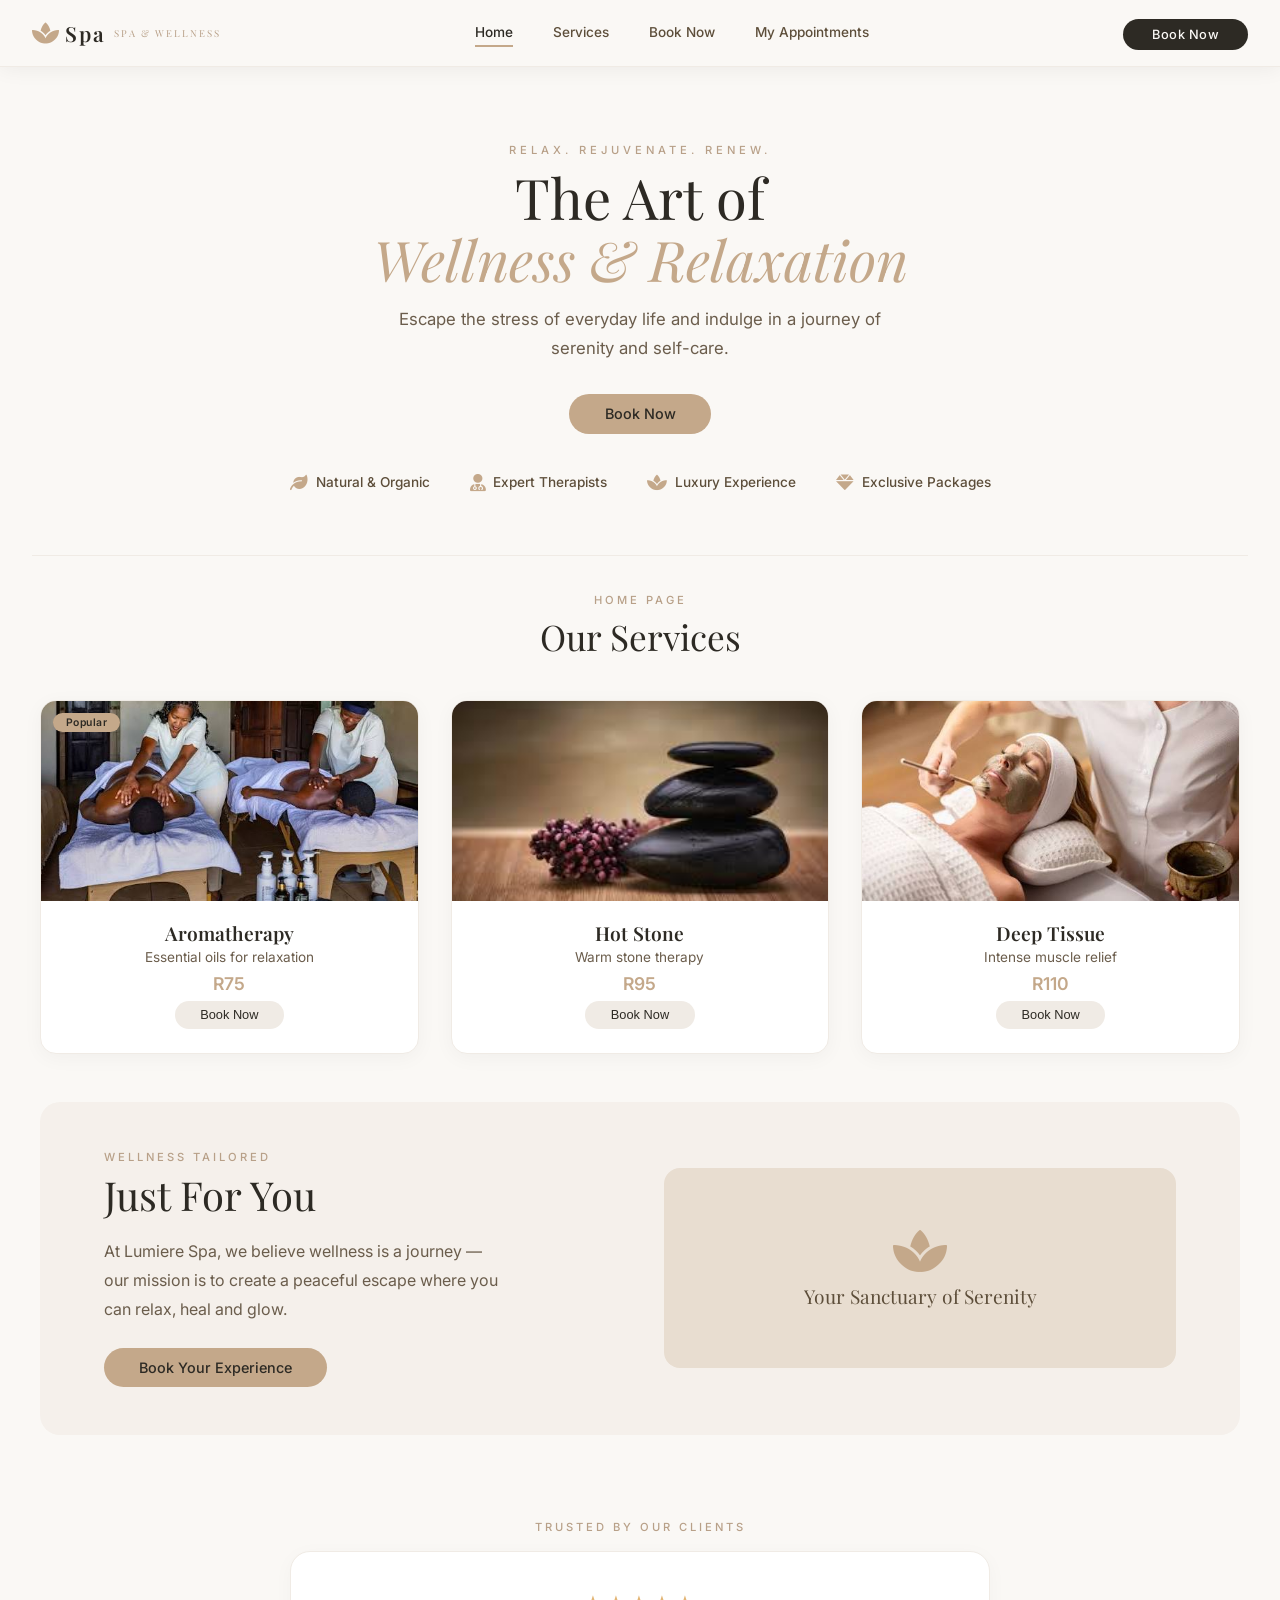
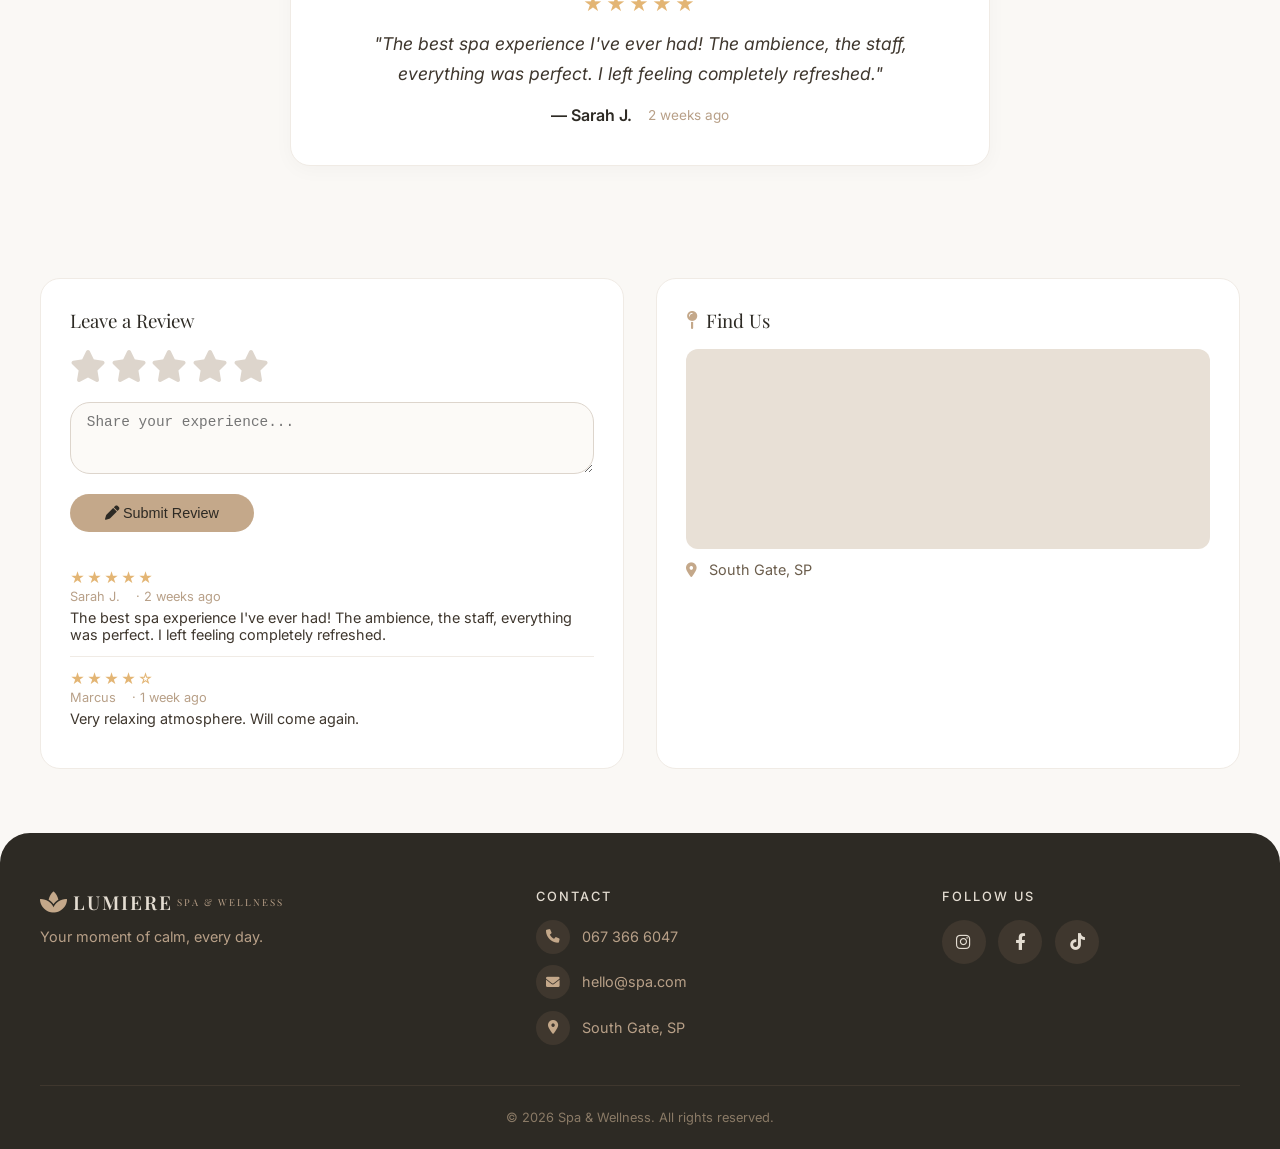
==== commit 753052f7: "Update the index.html" ====
--- a/index.html
+++ b/index.html
@@ -38,7 +38,6 @@
       <p class="hero-text">Escape the stress of everyday life and indulge in a journey of serenity and self-care.</p>
       <div class="hero-buttons">
         <a href="booking.html" class="btn btn-primary">Book Now</a>
-        <a href="#" class="btn btn-outline"><i class="fas fa-play-circle"></i> Watch Our Story</a>
       </div>
       <div class="hero-features">
         <div class="feature-item">
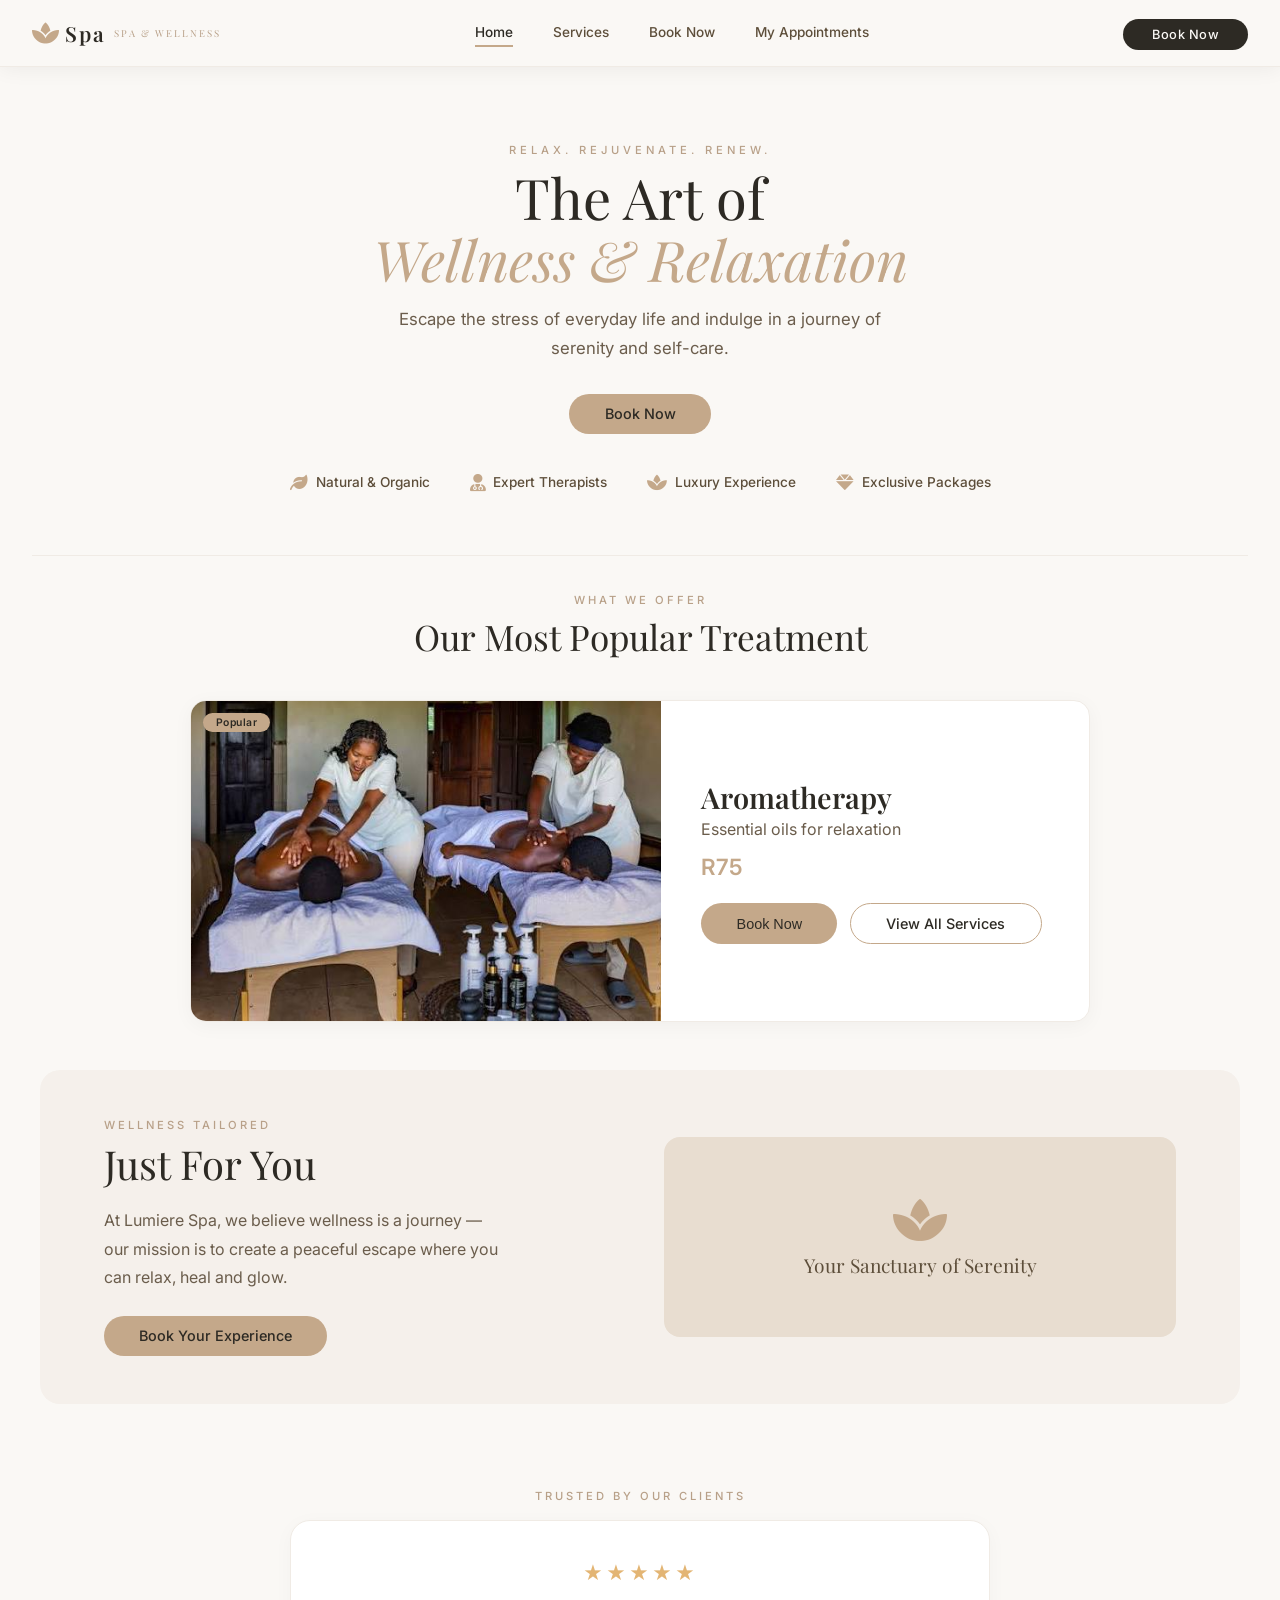
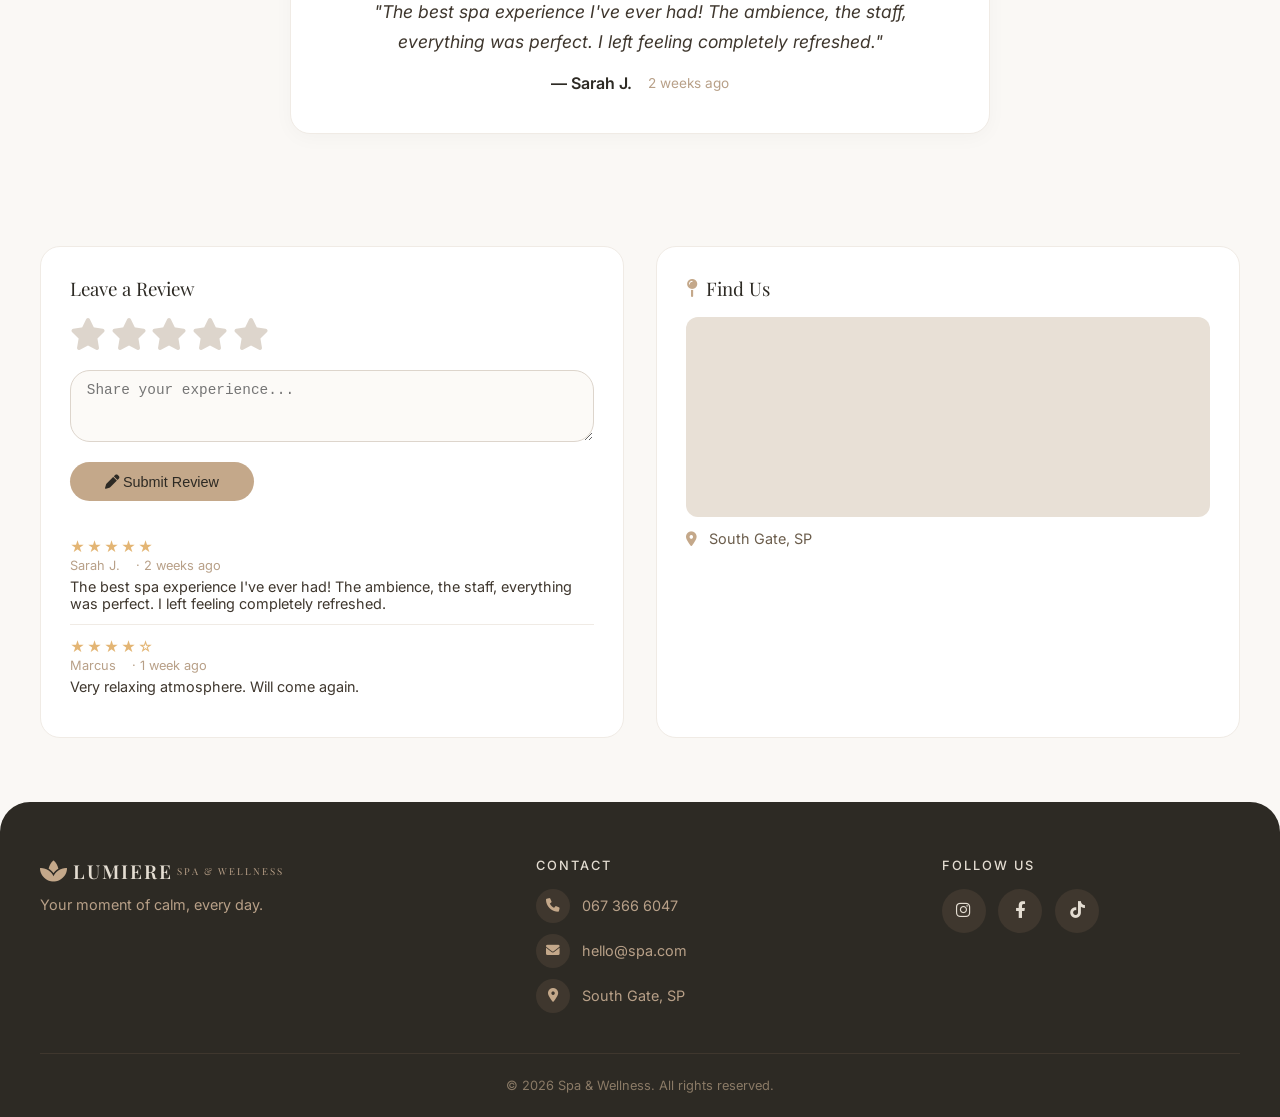
==== commit a53281bd: "update index 2" ====
--- a/index.html
+++ b/index.html
@@ -64,45 +64,22 @@
   <section id="page-home" class="page active-page">
     <!-- Our Services Section -->
     <div class="section-header">
-      <span class="section-label">HOME PAGE</span>
-      <h2>Our Services</h2>
+      <span class="section-label">WHAT WE OFFER</span>
+      <h2>Our Most Popular Treatment</h2>
     </div>
 
-    <div class="product-grid" id="home-product-grid">
-      <div class="product-card">
-        <div class="card-image">
-          <img src="images/image2.jfif" alt="Aromatherapy" />
-          <span class="card-badge">Popular</span>
-        </div>
-        <div class="card-content">
-          <h3>Aromatherapy</h3>
-          <p>Essential oils for relaxation</p>
-          <div class="price">R75</div>
+    <div class="product-card featured-card">
+      <div class="card-image">
+        <img src="images/image2.jfif" alt="Aromatherapy massage" />
+        <span class="card-badge">Popular</span>
+      </div>
+      <div class="card-content">
+        <h3>Aromatherapy</h3>
+        <p>Essential oils for relaxation</p>
+        <div class="price">R75</div>
+        <div class="featured-actions">
           <button class="book-from-card" data-id="p1">Book Now</button>
-        </div>
-      </div>
-      
-      <div class="product-card">
-        <div class="card-image">
-          <img src="images/image4.jfif" alt="Hot Stone" />
-        </div>
-        <div class="card-content">
-          <h3>Hot Stone</h3>
-          <p>Warm stone therapy</p>
-          <div class="price">R95</div>
-          <button class="book-from-card" data-id="p2">Book Now</button>
-        </div>
-      </div>
-      
-      <div class="product-card">
-        <div class="card-image">
-          <img src="images/image1.jfif" alt="Deep Tissue" />
-        </div>
-        <div class="card-content">
-          <h3>Deep Tissue</h3>
-          <p>Intense muscle relief</p>
-          <div class="price">R110</div>
-          <button class="book-from-card" data-id="p3">Book Now</button>
+          <a href="services.html" class="btn btn-outline">View All Services</a>
         </div>
       </div>
     </div>
--- a/css/style.css
+++ b/css/style.css
@@ -1068,4 +1068,91 @@
   .social-links {
     gap: 0.25rem;
   }
+}
+
+/* ===== HOME: FEATURED SERVICE ===== */
+.featured-card {
+  display: grid;
+  grid-template-columns: 1.1fr 1fr;
+  max-width: 900px;
+  margin: 0 auto 3rem;
+}
+
+.featured-card:hover {
+  transform: none;
+}
+
+.featured-card .card-image {
+  height: 100%;
+  min-height: 320px;
+}
+
+.featured-card .card-content {
+  padding: 2.5rem;
+  text-align: left;
+  display: flex;
+  flex-direction: column;
+  justify-content: center;
+}
+
+.featured-card .card-content h3 {
+  font-size: 1.8rem;
+}
+
+.featured-card .card-content p {
+  font-size: 1rem;
+}
+
+.featured-card .card-content .price {
+  font-size: 1.4rem;
+}
+
+.featured-actions {
+  display: flex;
+  gap: 0.8rem;
+  flex-wrap: wrap;
+  margin-top: 1rem;
+}
+
+.featured-card .card-content button {
+  background: #c4a88a;
+  padding: 0.7rem 2.2rem;
+  font-size: 0.9rem;
+}
+
+.featured-card .card-content button:hover {
+  background: #b8956f;
+}
+
+@media (max-width: 768px) {
+  .featured-card {
+    grid-template-columns: 1fr;
+    margin-bottom: 2rem;
+  }
+
+  .featured-card .card-image {
+    height: 220px;
+    min-height: 0;
+  }
+
+  .featured-card .card-content {
+    padding: 1.5rem 1.25rem 1.75rem;
+    text-align: center;
+  }
+
+  .featured-card .card-content h3 {
+    font-size: 1.5rem;
+  }
+
+  .featured-actions {
+    flex-direction: column;
+    align-items: stretch;
+  }
+
+  .featured-actions .btn,
+  .featured-card .card-content button {
+    width: 100%;
+    text-align: center;
+    padding: 0.85rem 1rem;
+  }
 }
